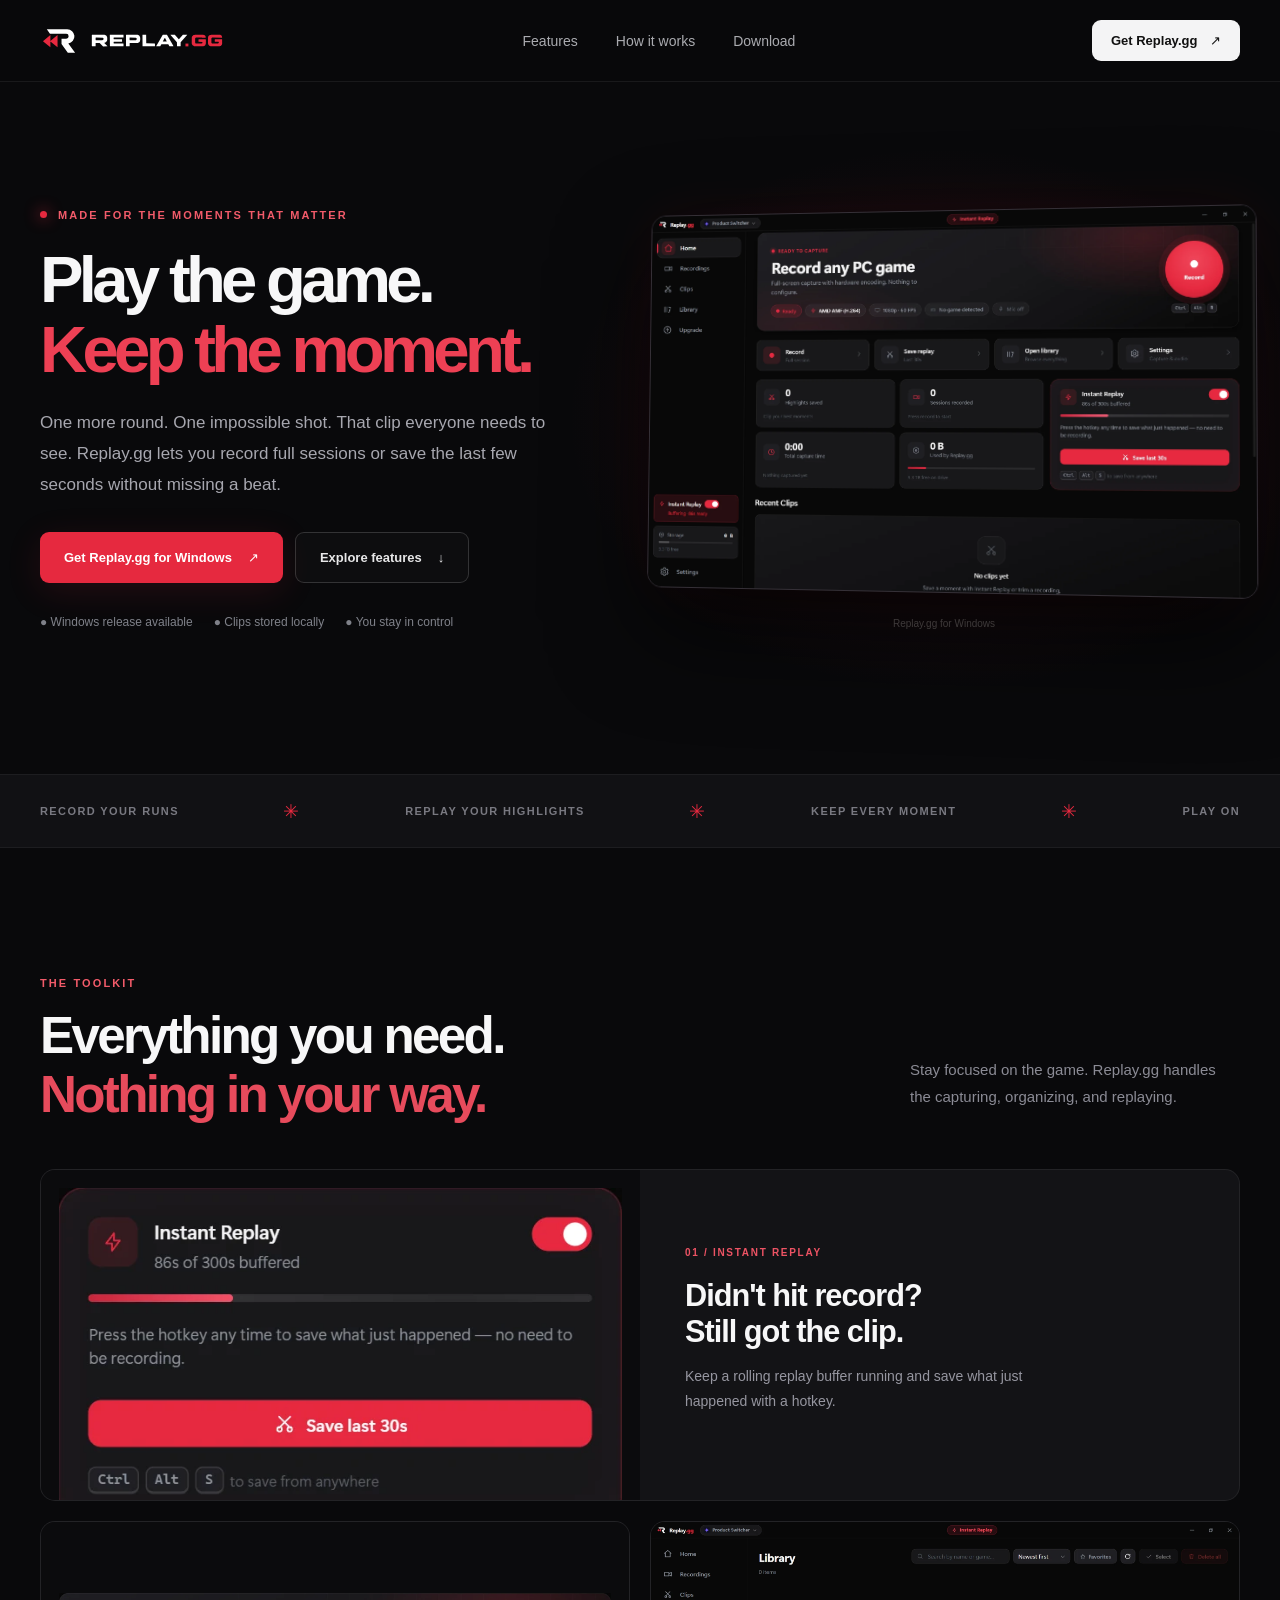
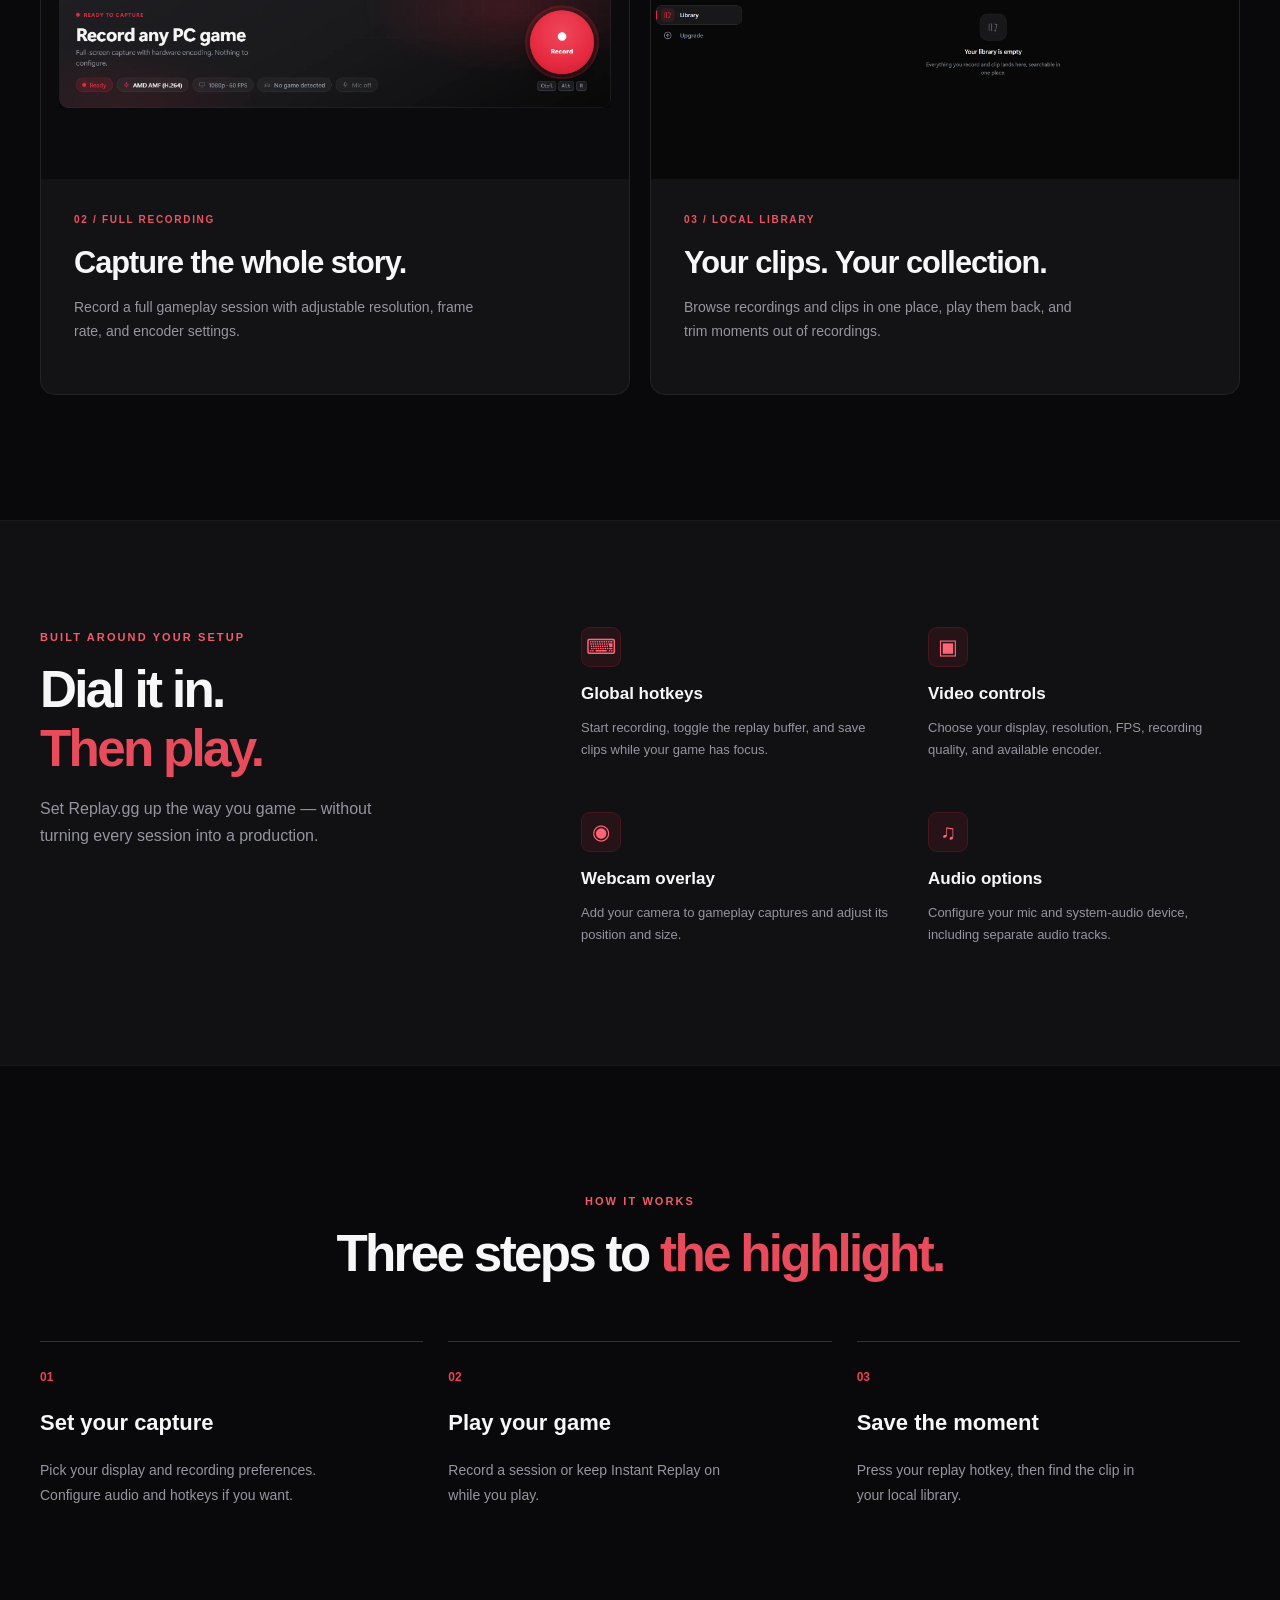
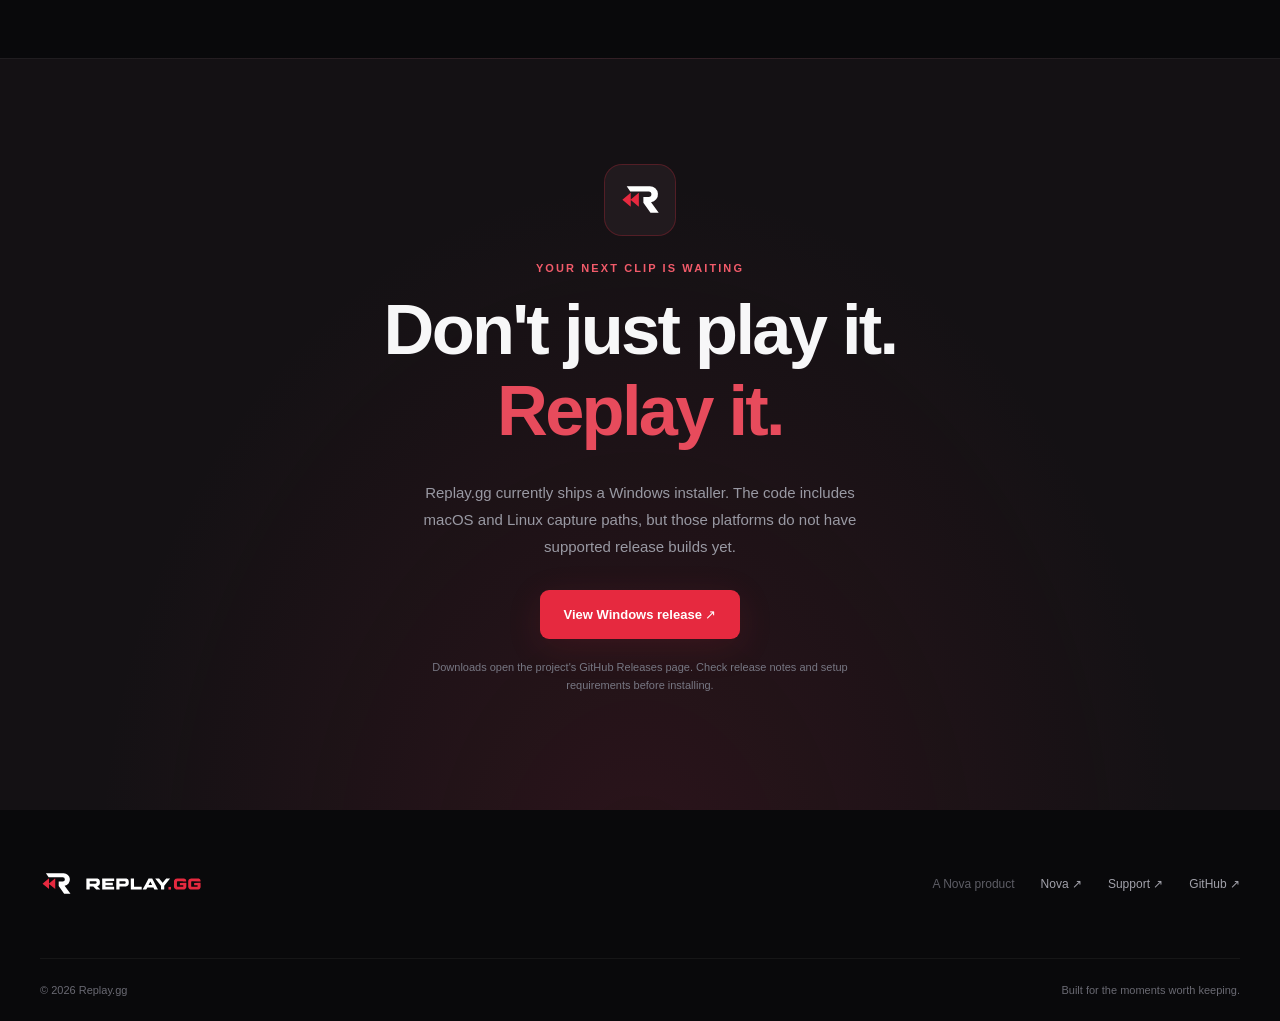
==== index.html @ 83e620e5 "Replay.gg marketing site: real app screenshots, Cloudflare config, 404 Co-Authored-By: Claude Sonnet" ====
<!doctype html>
<html lang="en"><head><meta charset="UTF-8"/><meta name="viewport" content="width=device-width,initial-scale=1"/><meta name="theme-color" content="#09090b"/><meta name="description" content="Replay.gg records the entire session or saves the moment you wish you caught. Instant replay, gameplay recording, and a local clips library for Windows."/><title>Replay.gg — Never miss the moment</title><link rel="icon" href="./assets/replay-gg-icon-256.png"/><link rel="stylesheet" href="./styles.css"/></head>
<body>
<header class="nav"><div class="wrap nav-inner"><a class="brand" href="#top" aria-label="Replay.gg home"><span class="brand-lockup"><img class="brand-mark" src="./assets/replay-gg-mark.svg" alt=""/><img class="brand-wordmark" src="./assets/replay-gg-wordmark.svg" alt="Replay.gg"/></span></a><nav class="nav-links" aria-label="Main navigation"><a href="#features">Features</a><a href="#how-it-works">How it works</a><a href="#download">Download</a></nav><a class="nav-button" href="https://github.com/17sh8dy/Replay.GG/releases" target="_blank" rel="noopener noreferrer">Get Replay.gg <span>↗</span></a><button class="menu" aria-label="Toggle menu" aria-expanded="false">☰</button></div></header>
<main id="top"><section class="hero wrap"><div class="hero-copy"><div class="eyebrow"><span class="live-dot"></span> MADE FOR THE MOMENTS THAT MATTER</div><h1>Play the game.<br/><span>Keep the moment.</span></h1><p class="lede">One more round. One impossible shot. That clip everyone needs to see. Replay.gg lets you record full sessions or save the last few seconds without missing a beat.</p><div class="hero-actions"><a class="button primary" href="https://github.com/17sh8dy/Replay.GG/releases" target="_blank" rel="noopener noreferrer">Get Replay.gg for Windows <span>↗</span></a><a class="button secondary" href="#features">Explore features <span>↓</span></a></div><div class="hero-foot"><span>● Windows release available</span><span>● Clips stored locally</span><span>● You stay in control</span></div></div><div class="hero-visual"><div class="visual-glow"></div><img class="app-shot" src="./assets/app-home.webp" width="2160" height="1350" alt="The Replay.gg Home screen showing the Record button, capture status, and Instant Replay buffer" fetchpriority="high"/><span class="mock-caption">Replay.gg for Windows</span></div></section>
<section class="ticker"><div class="wrap ticker-inner"><span>RECORD YOUR RUNS</span><b>✳</b><span>REPLAY YOUR HIGHLIGHTS</span><b>✳</b><span>KEEP EVERY MOMENT</span><b>✳</b><span>PLAY ON</span></div></section>
<section id="features" class="section wrap"><div class="section-head"><div><span class="kicker">THE TOOLKIT</span><h2>Everything you need.<br/><em>Nothing in your way.</em></h2></div><p>Stay focused on the game. Replay.gg handles the capturing, organizing, and replaying.</p></div><div class="features"><article class="feature big"><div class="feature-art art-replay has-shot"><img src="./assets/card-instant-replay.webp" width="647" height="387" alt="The Instant Replay card in Replay.gg: buffer status and a Save last 30s button" loading="lazy"/></div><div class="feature-text"><span class="feature-number">01 / INSTANT REPLAY</span><h3>Didn't hit record?<br/>Still got the clip.</h3><p>Keep a rolling replay buffer running and save what just happened with a hotkey.</p></div></article><article class="feature"><div class="feature-art art-record has-shot"><img src="./assets/card-record.webp" width="1707" height="357" alt="The Replay.gg record panel with the Record button and capture settings" loading="lazy"/></div><div class="feature-text"><span class="feature-number">02 / FULL RECORDING</span><h3>Capture the whole story.</h3><p>Record a full gameplay session with adjustable resolution, frame rate, and encoder settings.</p></div></article><article class="feature"><div class="feature-art art-library has-shot"><img src="./assets/app-library.webp" width="2160" height="1350" alt="The Replay.gg Library screen with search, sort, and favorites controls" loading="lazy"/></div><div class="feature-text"><span class="feature-number">03 / LOCAL LIBRARY</span><h3>Your clips. Your collection.</h3><p>Browse recordings and clips in one place, play them back, and trim moments out of recordings.</p></div></article></div></section>
<section class="details"><div class="wrap details-inner"><div><span class="kicker">BUILT AROUND YOUR SETUP</span><h2>Dial it in.<br/><em>Then play.</em></h2><p>Set Replay.gg up the way you game — without turning every session into a production.</p></div><div class="detail-grid"><article><span>⌨</span><h3>Global hotkeys</h3><p>Start recording, toggle the replay buffer, and save clips while your game has focus.</p></article><article><span>▣</span><h3>Video controls</h3><p>Choose your display, resolution, FPS, recording quality, and available encoder.</p></article><article><span>◉</span><h3>Webcam overlay</h3><p>Add your camera to gameplay captures and adjust its position and size.</p></article><article><span>♫</span><h3>Audio options</h3><p>Configure your mic and system-audio device, including separate audio tracks.</p></article></div></div></section>
<section id="how-it-works" class="section wrap how"><div class="centered"><span class="kicker">HOW IT WORKS</span><h2>Three steps to <em>the highlight.</em></h2></div><div class="steps"><div><span class="step-num">01</span><h3>Set your capture</h3><p>Pick your display and recording preferences. Configure audio and hotkeys if you want.</p></div><div><span class="step-num">02</span><h3>Play your game</h3><p>Record a session or keep Instant Replay on while you play.</p></div><div><span class="step-num">03</span><h3>Save the moment</h3><p>Press your replay hotkey, then find the clip in your local library.</p></div></div></section>
<section id="download" class="download"><div class="wrap download-inner"><div class="download-icon"><img src="./assets/replay-gg-mark.svg" alt=""/></div><span class="kicker">YOUR NEXT CLIP IS WAITING</span><h2>Don't just play it.<br/><em>Replay it.</em></h2><p>Replay.gg currently ships a Windows installer. The code includes macOS and Linux capture paths, but those platforms do not have supported release builds yet.</p><a class="button primary" href="https://github.com/17sh8dy/Replay.GG/releases" target="_blank" rel="noopener noreferrer">View Windows release ↗</a><small>Downloads open the project's GitHub Releases page. Check release notes and setup requirements before installing.</small></div></section></main>
<footer><div class="wrap footer-inner"><a href="#top"><span class="brand-lockup"><img class="brand-mark" src="./assets/replay-gg-mark.svg" alt=""/><img class="brand-wordmark" src="./assets/replay-gg-wordmark.svg" alt="Replay.gg"/></span></a><div><span>A Nova product</span><a href="https://nova-780.pages.dev/" target="_blank" rel="noopener noreferrer">Nova ↗</a><a href="https://nova-help.shadylabs.workers.dev/" target="_blank" rel="noopener noreferrer">Support ↗</a><a href="https://github.com/17sh8dy/Replay.GG" target="_blank" rel="noopener noreferrer">GitHub ↗</a></div></div><div class="wrap footer-bottom"><span>© 2026 Replay.gg</span><span>Built for the moments worth keeping.</span></div></footer><script src="./script.js"></script></body></html>
---- styles.css ----
:root{font-family:Inter,'Segoe UI',Arial,sans-serif;color:#f7f7f8;background:#09090b;font-synthesis:none;scroll-behavior:smooth}*{box-sizing:border-box}body{margin:0;overflow-x:hidden}a{color:inherit;text-decoration:none}button{font:inherit}img{max-width:100%}.wrap{max-width:1240px;width:calc(100% - 80px);margin:auto}.nav{height:82px;border-bottom:1px solid #ffffff12;position:relative;z-index:5;background:#09090bef}.nav-inner{height:100%;display:flex;align-items:center;justify-content:space-between}.brand img{width:157px;display:block}.nav-links{display:flex;gap:38px;color:#aaabb0;font-size:14px}.nav-links a:hover,footer a:hover{color:#fff}.nav-button{background:#f4f4f5;color:#111;padding:13px 19px;border-radius:9px;font-size:13px;font-weight:700}.nav-button span{margin-left:9px}.menu{display:none}.hero{min-height:692px;display:grid;grid-template-columns:49% 51%;align-items:center;gap:10px;padding-top:65px;padding-bottom:83px}.hero-copy{position:relative;z-index:2}.eyebrow,.kicker{font-size:11px;letter-spacing:2.1px;color:#f25b6a;font-weight:800}.eyebrow{display:flex;align-items:center;gap:11px}.live-dot{width:7px;height:7px;border-radius:50%;background:#e6293f;box-shadow:0 0 15px #e6293f}.hero h1{font-size:clamp(51px,5.1vw,76px);letter-spacing:-4.7px;line-height:1.07;margin:24px 0}.hero h1 span{color:#ed4054}.lede{max-width:510px;color:#a7a7af;font-size:17px;line-height:1.8}.hero-actions{display:flex;gap:12px;margin-top:32px;flex-wrap:wrap}.button{display:inline-flex;align-items:center;justify-content:center;gap:16px;border-radius:9px;padding:17px 24px;font-size:13px;font-weight:750;transition:transform .2s,background .2s}.button:hover{transform:translateY(-2px)}.primary{background:#e6293f;color:white;box-shadow:0 8px 35px #e6293f20}.primary:hover{background:#fa344b}.secondary{border:1px solid #ffffff28;color:#e7e7e8;background:#ffffff05}.secondary:hover{background:#ffffff10}.hero-foot{display:flex;gap:21px;margin-top:32px;flex-wrap:wrap;color:#7f8189;font-size:12px}.hero-visual{position:relative;min-width:0;transform:translateX(28px)}.visual-glow{position:absolute;inset:-90px -110px;background:radial-gradient(ellipse at center,#b21b342c,transparent 64%);pointer-events:none}.app-window{position:relative;border:1px solid #353037;border-radius:15px;background:#101013;box-shadow:0 40px 100px #000b,0 0 60px #e6293f13;overflow:hidden;transform:perspective(1200px) rotateY(-7deg) rotateX(2deg)}.window-bar{height:37px;background:#151518;border-bottom:1px solid #ffffff0e;display:flex;align-items:center;justify-content:space-between;padding:0 14px;font-size:9px;letter-spacing:1.5px;color:#898994}.traffic{display:flex;gap:5px}.traffic i{display:block;width:7px;height:7px;background:#515158;border-radius:50%}.window-controls{font-size:12px;letter-spacing:1px}.app-layout{display:flex;min-height:405px}.app-side{width:138px;background:#131316;border-right:1px solid #ffffff0c;padding:18px 10px;display:flex;flex-direction:column;gap:7px;flex-shrink:0}.app-side-logo{width:30px;margin:0 0 24px 10px}.side-item{color:#797981;padding:10px 12px;font-size:10px;border-radius:6px;white-space:nowrap}.side-item span{font-size:14px;padding-right:8px}.side-item.active{background:#e6293f18;color:#fa5a6b}.side-spacer{flex:1}.app-main{flex:1;padding:19px;min-width:0}.app-top{display:flex;justify-content:space-between;font-size:12px;font-weight:650}.ready{font-size:10px;color:#aaa}.ready i{display:inline-block;width:6px;height:6px;background:#35c88e;border-radius:50%;margin-right:3px}.app-hero{margin-top:21px;padding:23px;border:1px solid #ffffff0c;border-radius:10px;display:flex;align-items:center;justify-content:space-between;background:radial-gradient(ellipse at 80% 80%,#e6293f15,transparent 70%),#1a1a1e}.mini-label{font-size:8px;letter-spacing:1.2px;color:#e44a5d}.app-hero h2{font-size:26px;letter-spacing:-1px;margin:12px 0 8px}.app-hero p{font-size:10px;line-height:1.5;color:#8f8f9b;max-width:188px}.chips{display:flex;gap:5px;margin-top:17px}.chips span{font-size:8px;color:#999;background:#2b2b32;border-radius:4px;padding:5px 7px}.record-circle{width:110px;height:110px;border-radius:50%;border:1px solid #ed374f50;display:grid;place-items:center;box-shadow:0 0 45px #c5213922;flex-shrink:0}.record-inner{width:84px;height:84px;border:1px solid #e6293f;display:flex;flex-direction:column;align-items:center;justify-content:center;border-radius:50%;background:#e6293f14}.record-dot{width:26px;height:26px;border-radius:50%;background:#e6293f;box-shadow:0 0 22px #e6293f80}.record-inner small{font-size:8px;margin-top:9px;color:#fff}.quick-title{font-size:8px;letter-spacing:1.6px;color:#777;margin:22px 0 9px}.quick-actions{display:grid;grid-template-columns:repeat(3,1fr);gap:8px}.quick-actions>div{background:#1b1b20;border:1px solid #ffffff0c;padding:11px;border-radius:7px;display:flex;flex-direction:column;gap:4px}.quick-actions b{color:#e94459;font-size:15px}.quick-actions span{font-size:10px}.quick-actions small{font-size:8px;color:#777}.replay-row{margin-top:12px;background:#1b1b20;border:1px solid #ffffff0c;border-radius:7px;padding:14px;display:flex;align-items:center;gap:12px}.replay-symbol{color:#e64d5d;font-size:20px}.replay-row strong{font-size:11px}.replay-row p{font-size:9px;color:#777;margin:5px 0 0}.replay-toggle{margin-left:auto;width:31px;height:17px;background:#e6293f;border-radius:20px;padding:3px}.replay-toggle i{display:block;background:#fff;width:11px;height:11px;margin-left:auto;border-radius:50%}.mock-caption{display:block;color:#666;text-align:center;font-size:10px;margin-top:25px}.ticker{border-top:1px solid #ffffff0d;border-bottom:1px solid #ffffff0d;background:#111114}.ticker-inner{min-height:72px;display:flex;align-items:center;justify-content:space-between;gap:16px;color:#797981;font-size:11px;font-weight:750;letter-spacing:1.4px}.ticker b{color:#e6293f;font-size:19px}.section{padding-top:125px;padding-bottom:125px}.section-head{display:flex;justify-content:space-between;align-items:end;gap:40px;margin-bottom:44px}.section-head h2,.details h2,.centered h2,.download h2{font-size:clamp(36px,4vw,56px);letter-spacing:-2.7px;line-height:1.15;margin:16px 0 0}.section-head em,.details em,.centered em,.download em{font-style:normal;color:#e74b5c}.section-head>p{max-width:330px;font-size:15px;line-height:1.75;color:#8b8b95}.features{display:grid;grid-template-columns:1fr 1fr;gap:20px}.feature{border:1px solid #ffffff11;border-radius:15px;overflow:hidden;background:#131316}.feature.big{grid-column:span 2;display:grid;grid-template-columns:1fr 1fr}.feature-art{height:257px;position:relative;display:grid;place-items:center;background:radial-gradient(ellipse at 55% 40%,#58232b58,transparent 70%),#17171a;overflow:hidden}.big .feature-art{height:330px}.feature-text{padding:30px 33px 36px}.big .feature-text{align-self:center;padding:45px}.feature-number{color:#ed5364;font-size:10px;font-weight:800;letter-spacing:1.7px}.feature h3{font-size:clamp(22px,2.4vw,36px);letter-spacing:-1px;line-height:1.18;margin:18px 0 13px}.feature p{color:#9696a0;line-height:1.75;font-size:14px;max-width:400px}.timeline{width:78%;background:#242429;border:1px solid #ffffff14;padding:25px;border-radius:12px;box-shadow:0 24px 40px #0005}.timeline>span{font-size:10px;letter-spacing:1px;color:#b7b7bd}.timeline-track{height:12px;border-radius:20px;background:#44434c;position:relative;margin:30px 0 14px}.timeline-fill{height:100%;background:linear-gradient(90deg,#902036,#e6293f);width:75%;border-radius:20px}.timeline-track i{position:absolute;top:-9px;left:75%;background:#fff;border:5px solid #e6293f;width:29px;height:29px;border-radius:50%}.timeline-label{display:flex;justify-content:space-between;align-items:center;font-size:8px;color:#888}.timeline-label b{background:#e6293f;color:#fff;padding:8px;font-size:9px;border-radius:5px}.record-art{position:relative;display:grid;place-items:center;width:100%;height:100%}.pulse{height:185px;width:185px;border:1px solid #d3233e39;border-radius:50%;box-shadow:0 0 0 30px #d3233e0a,0 0 0 60px #d3233e06}.record-core{position:absolute;background:#c72039;width:90px;height:90px;border:12px solid #55232e;border-radius:50%;display:grid;place-items:center;box-shadow:0 0 45px #e6293f77}.record-core i{width:27px;height:27px;background:#fff;border-radius:50%}.record-art>span{position:absolute;bottom:23px;left:30px;font-size:11px;letter-spacing:1px;color:#ff6777}.record-art>span b{color:white;margin-left:15px}.mini-library{width:78%;padding:20px;background:#242428;border:1px solid #ffffff1b;border-radius:11px;transform:rotate(-4deg)}.library-heading{font-size:10px;font-weight:800;letter-spacing:1px;display:flex;justify-content:space-between}.clip-grid{display:grid;grid-template-columns:repeat(3,1fr);gap:8px;margin-top:20px}.clip-grid>div{height:85px;background:linear-gradient(140deg,#312933,#50303a 55%,#171820);border-radius:6px;display:flex;justify-content:center;align-items:center;position:relative;color:#fff}.clip-grid>div:nth-child(2){background:linear-gradient(140deg,#242a39,#30242b 55%,#161718)}.clip-grid>div:nth-child(3){background:linear-gradient(140deg,#3b282d,#262630)}.clip-grid small{position:absolute;bottom:5px;right:5px;font-size:8px}.details{background:#111114;border-top:1px solid #ffffff09;border-bottom:1px solid #ffffff09}.details-inner{padding:106px 0;display:grid;grid-template-columns:38% 1fr;gap:85px}.details-inner>div>p{color:#9595a0;line-height:1.7;max-width:340px}.detail-grid{display:grid;grid-template-columns:1fr 1fr;gap:38px 35px}.detail-grid article>span{display:grid;place-items:center;width:40px;height:40px;background:#e6293f19;color:#ff6574;border:1px solid #e6293f2c;border-radius:9px;font-size:21px}.detail-grid h3{font-size:17px;margin-bottom:9px}.detail-grid p{color:#9595a0;font-size:13px;line-height:1.7}.centered{text-align:center}.how{padding-bottom:135px}.steps{display:grid;grid-template-columns:repeat(3,1fr);gap:25px;margin-top:57px}.steps>div{border-top:1px solid #343438;padding-top:25px}.step-num{color:#ed4054;font-size:12px;font-weight:800}.steps h3{margin-top:25px;font-size:22px}.steps p{font-size:14px;line-height:1.8;color:#9696a0;max-width:300px}.download{background:radial-gradient(ellipse at 50% 110%,#88203533,transparent 60%),#141114;border-top:1px solid #ffffff0d;text-align:center}.download-inner{padding:105px 0 115px;display:flex;align-items:center;flex-direction:column}.download-icon{width:72px;height:72px;border-radius:18px;background:#211a1e;border:1px solid #e6293f40;display:grid;place-items:center;margin-bottom:26px}.download-icon img{width:43px}.download h2{font-size:clamp(42px,5.5vw,72px);margin-bottom:12px}.download p{color:#9999a3;max-width:460px;line-height:1.8;font-size:15px;margin-bottom:30px}.download small{display:block;color:#777783;font-size:11px;margin-top:19px;max-width:480px;line-height:1.7}footer{background:#09090b}.footer-inner{min-height:148px;display:flex;align-items:center;justify-content:space-between}.footer-inner img{width:154px}.footer-inner>div{display:flex;gap:26px;align-items:center;font-size:12px;color:#a1a1aa}.footer-inner>div>span{color:#5d5d65}.footer-bottom{display:flex;justify-content:space-between;padding:25px 0;border-top:1px solid #ffffff0d;font-size:11px;color:#696972}@media(max-width:1050px){.hero{grid-template-columns:1fr;gap:55px}.hero-visual{transform:none;max-width:650px;width:100%;margin:auto}.hero-copy{text-align:center}.eyebrow,.hero-actions,.hero-foot{justify-content:center}.lede{margin-left:auto;margin-right:auto}.details-inner{gap:35px}.ticker-inner{flex-wrap:wrap;justify-content:center;padding:20px 0}}@media(max-width:700px){.wrap{width:calc(100% - 36px)}.nav{height:70px}.brand img{width:129px}.nav-button{margin-left:auto;margin-right:13px;padding:10px;font-size:11px}.nav-links{display:none;position:absolute;top:70px;left:0;right:0;background:#151519;padding:20px;flex-direction:column;gap:20px}.nav-links.open{display:flex}.menu{display:block;border:1px solid #ffffff22;color:white;background:none;border-radius:7px;padding:8px 11px}.hero{padding:90px 0 80px;min-height:0;gap:45px}.hero h1{font-size:clamp(44px,10vw,65px);letter-spacing:-2.7px}.lede{font-size:15px}.hero-foot{gap:12px}.hero-visual{width:100%;overflow:hidden}.app-window{transform:none}.app-side{width:57px;padding:14px 6px}.app-side-logo{margin:0 0 20px 10px}.side-item{font-size:0;padding:8px}.side-item span{font-size:16px}.app-main{padding:11px}.app-hero{padding:13px}.app-hero h2{font-size:19px}.app-hero p{font-size:9px}.record-circle{width:76px;height:76px}.record-inner{width:60px;height:60px}.record-dot{height:18px;width:18px}.record-inner small{font-size:6px}.chips{display:none}.quick-actions>div{padding:8px}.ticker-inner{font-size:9px}.section{padding:80px 0}.section-head{display:block}.section-head h2,.details h2,.centered h2{letter-spacing:-1.7px}.features{grid-template-columns:1fr}.feature.big{grid-column:auto;display:block}.big .feature-art{height:250px}.big .feature-text{padding:30px}.feature-art{height:230px}.details-inner{padding:78px 0;grid-template-columns:1fr}.detail-grid{gap:25px 20px}.steps{grid-template-columns:1fr;gap:26px;margin-top:42px}.download-inner{padding:80px 0}.footer-inner{padding:35px 0;align-items:flex-start;gap:25px;flex-direction:column}.footer-inner>div{flex-wrap:wrap;gap:17px}.footer-bottom{gap:15px;flex-wrap:wrap}.hero-actions .button{width:100%}.timeline{padding:15px}.timeline-label b{font-size:8px;padding:6px}}@media(prefers-reduced-motion:reduce){:root{scroll-behavior:auto}*,*:before,*:after{transition:none!important}}

/* v1.1 — Brand lockup uses the source mark + wordmark at their natural proportions. */
.brand, .footer-inner > a {display:inline-flex; align-items:center; flex:0 0 auto; min-width:0}
.brand-lockup {display:inline-flex; align-items:center; gap:10px; line-height:0; white-space:nowrap}
.brand-lockup .brand-mark {width:38px; height:38px; object-fit:contain; flex:none; display:block}
.brand-lockup .brand-wordmark {width:138px; height:auto; max-height:32px; display:block}
.footer-inner .brand-mark {width:33px; height:33px}
.footer-inner .brand-wordmark {width:121px}
@media (max-width:700px) { .brand-lockup{gap:7px} .brand-lockup .brand-mark{width:30px;height:30px} .brand-lockup .brand-wordmark{width:106px} }
@media (max-width:380px) { .nav-button{font-size:10px;padding:9px 8px;margin-right:8px} .brand-lockup .brand-wordmark{width:90px} .brand-lockup .brand-mark{width:27px;height:27px} }
/* Scroll entry effects, enabled only after JS initializes to avoid hiding content. */
@media (prefers-reduced-motion:no-preference) {
  .motion-ready .scroll-reveal {opacity:0; transform:translate3d(0,26px,0); transition:opacity .7s ease, transform .7s cubic-bezier(.22,1,.36,1); transition-delay:var(--reveal-delay,0ms)}
  .motion-ready .scroll-reveal.is-visible {opacity:1; transform:translate3d(0,0,0)}
  .hero-visual {animation:hero-arrive 1s cubic-bezier(.22,1,.36,1) both}
  @keyframes hero-arrive {from{opacity:0;transform:translateY(22px)}to{opacity:1;transform:translateY(0)}}
}
@media (prefers-reduced-motion:reduce){.scroll-reveal{opacity:1!important;transform:none!important;transition:none!important}.hero-visual{animation:none!important}}

.app-shot{display:block;width:100%;height:auto;border:1px solid #353037;border-radius:15px;box-shadow:0 40px 100px #000b,0 0 60px #e6293f13;transform:perspective(1200px) rotateY(-7deg) rotateX(2deg)}
.feature-art.has-shot{padding:0;background:#0b0b0d}.feature-art.has-shot img{width:100%;height:100%;object-fit:cover;object-position:top left;display:block}
.art-record.has-shot img{object-position:left center}
@media(max-width:700px){.app-shot{transform:none}}
.art-replay.has-shot img,.art-record.has-shot img{object-fit:contain;object-position:center;padding:18px}
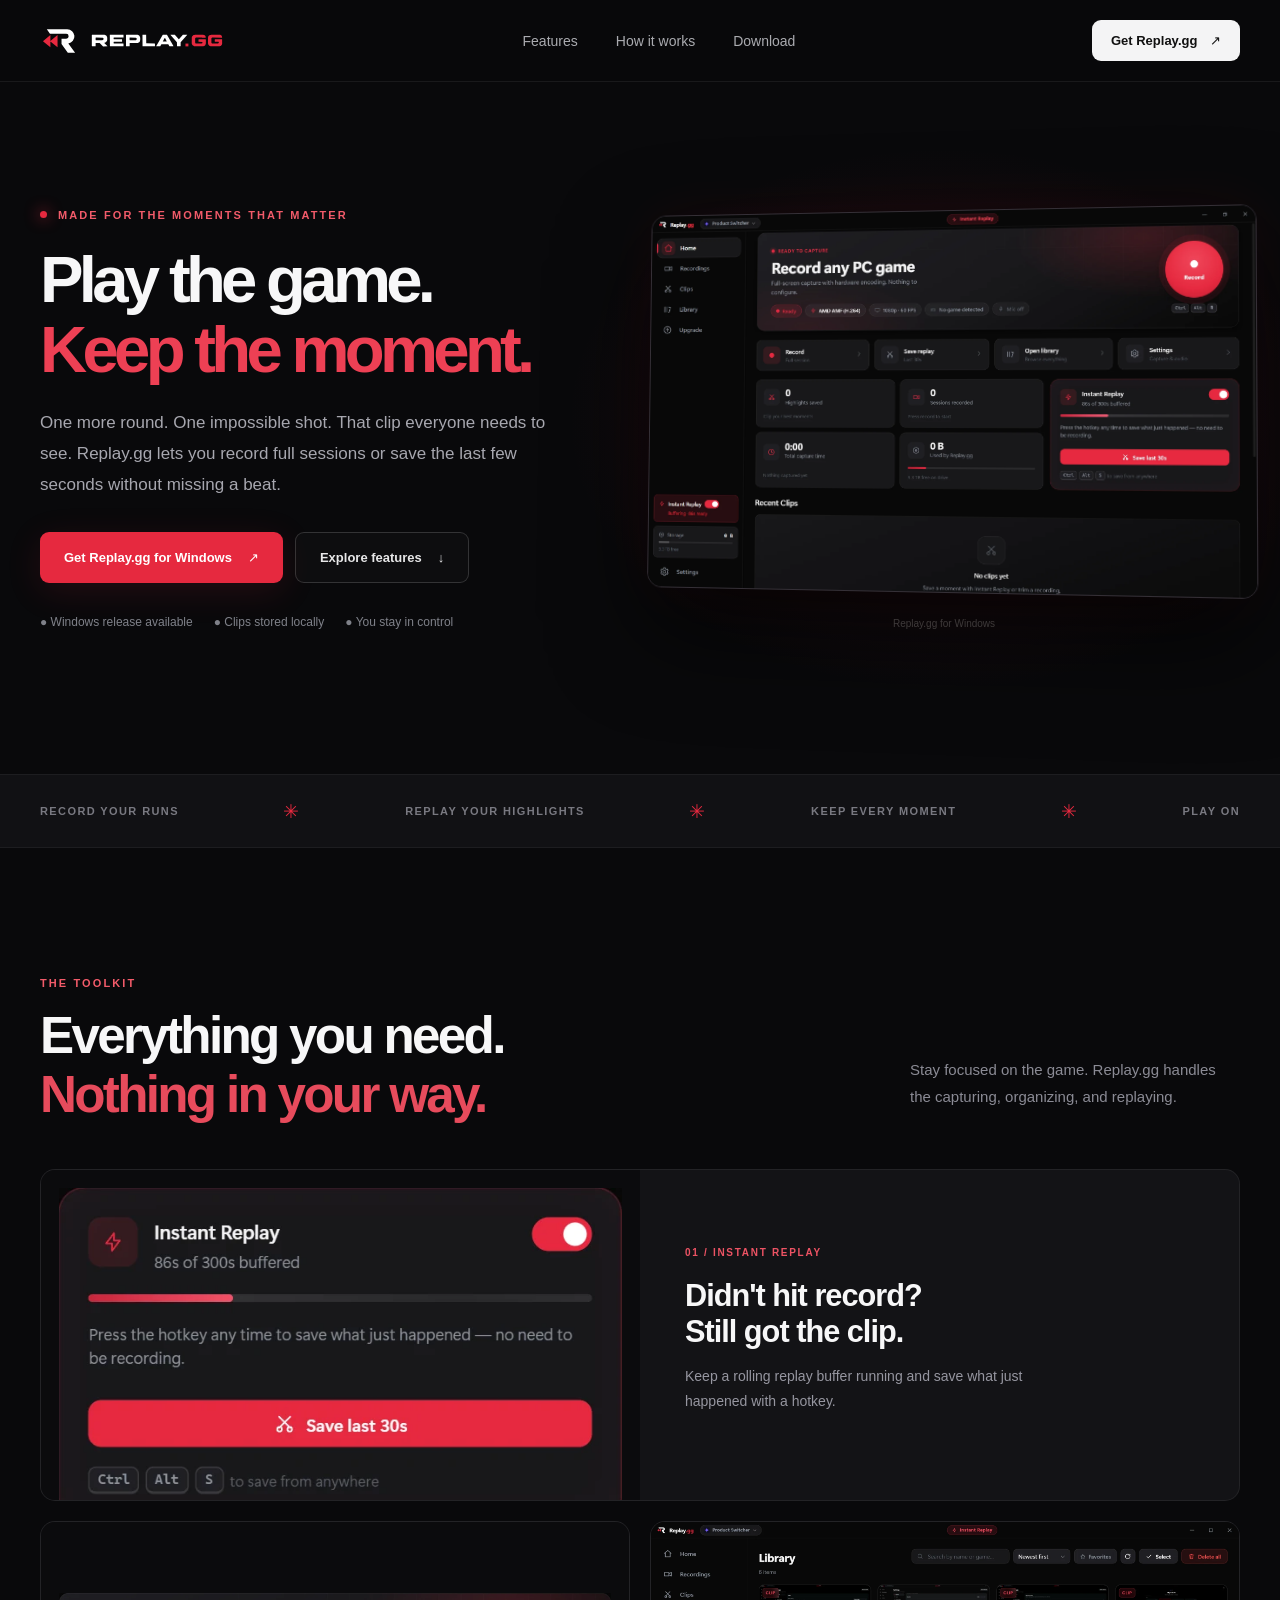
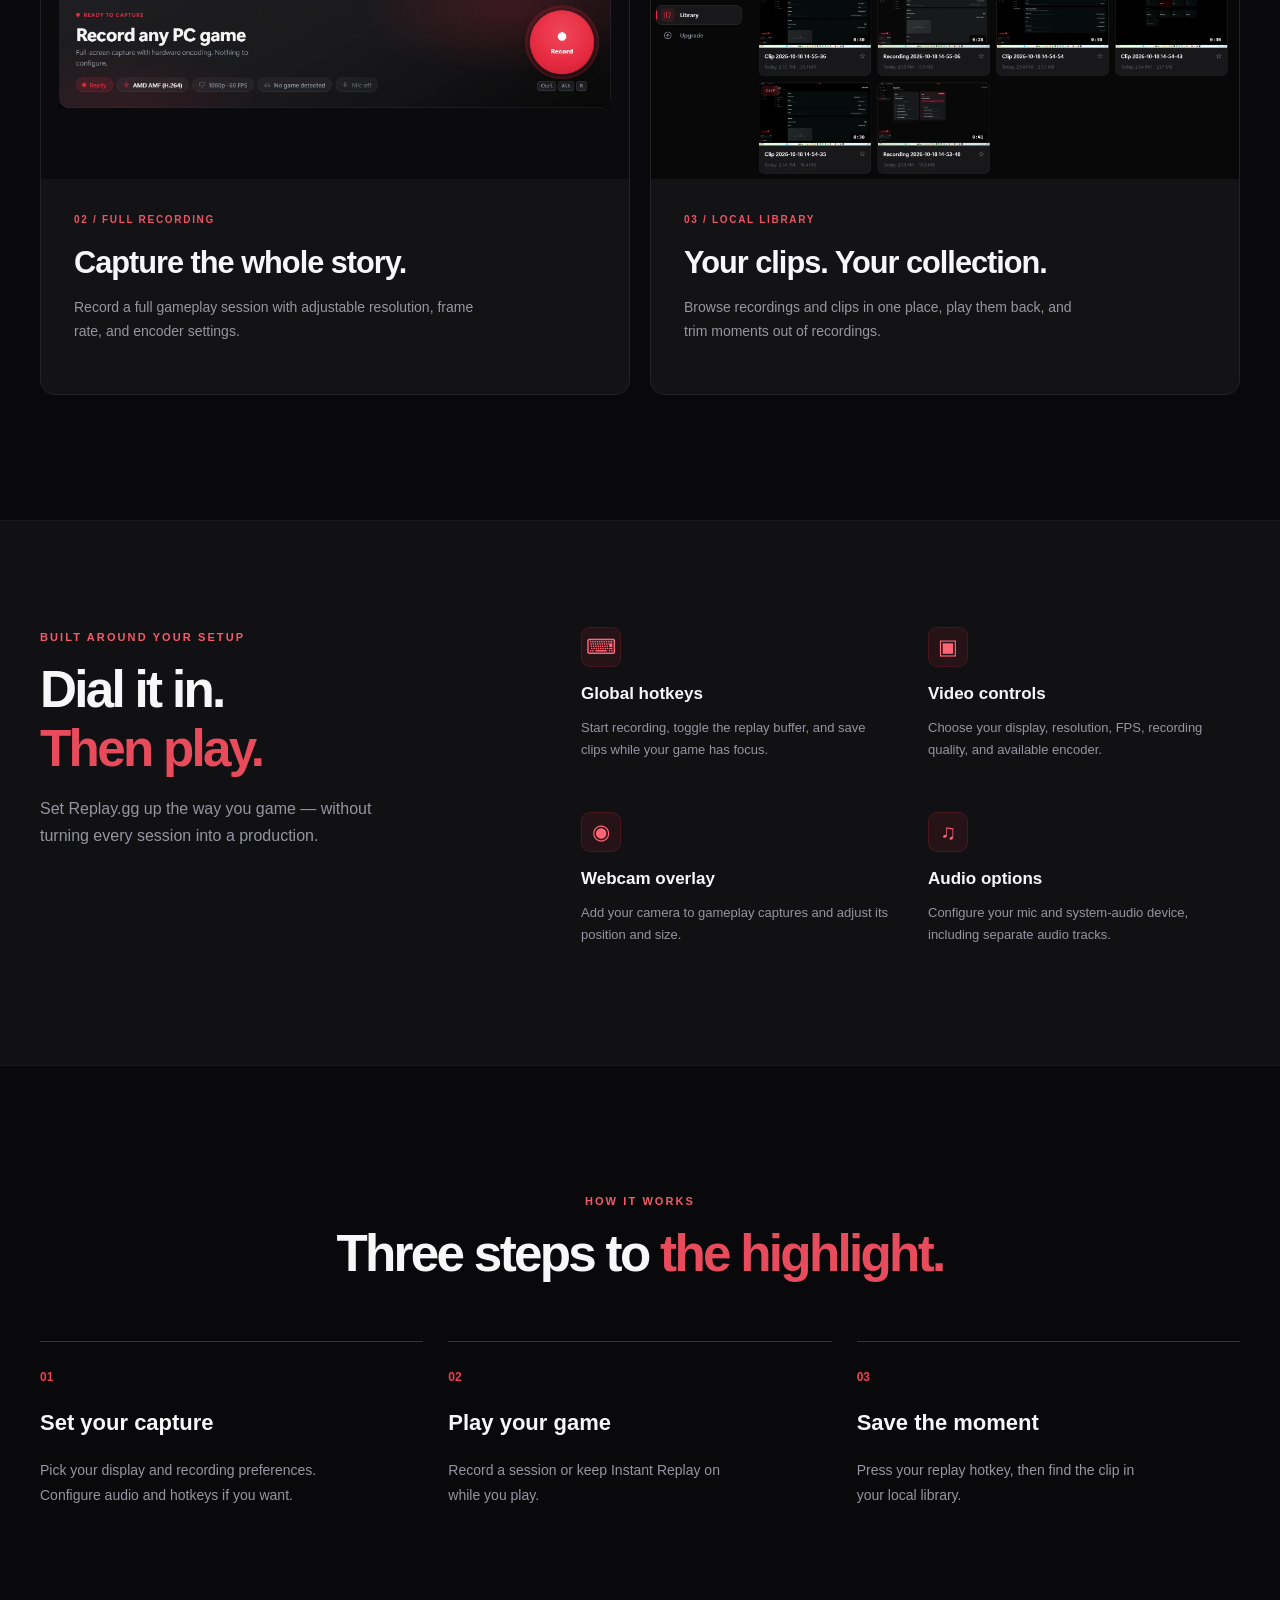
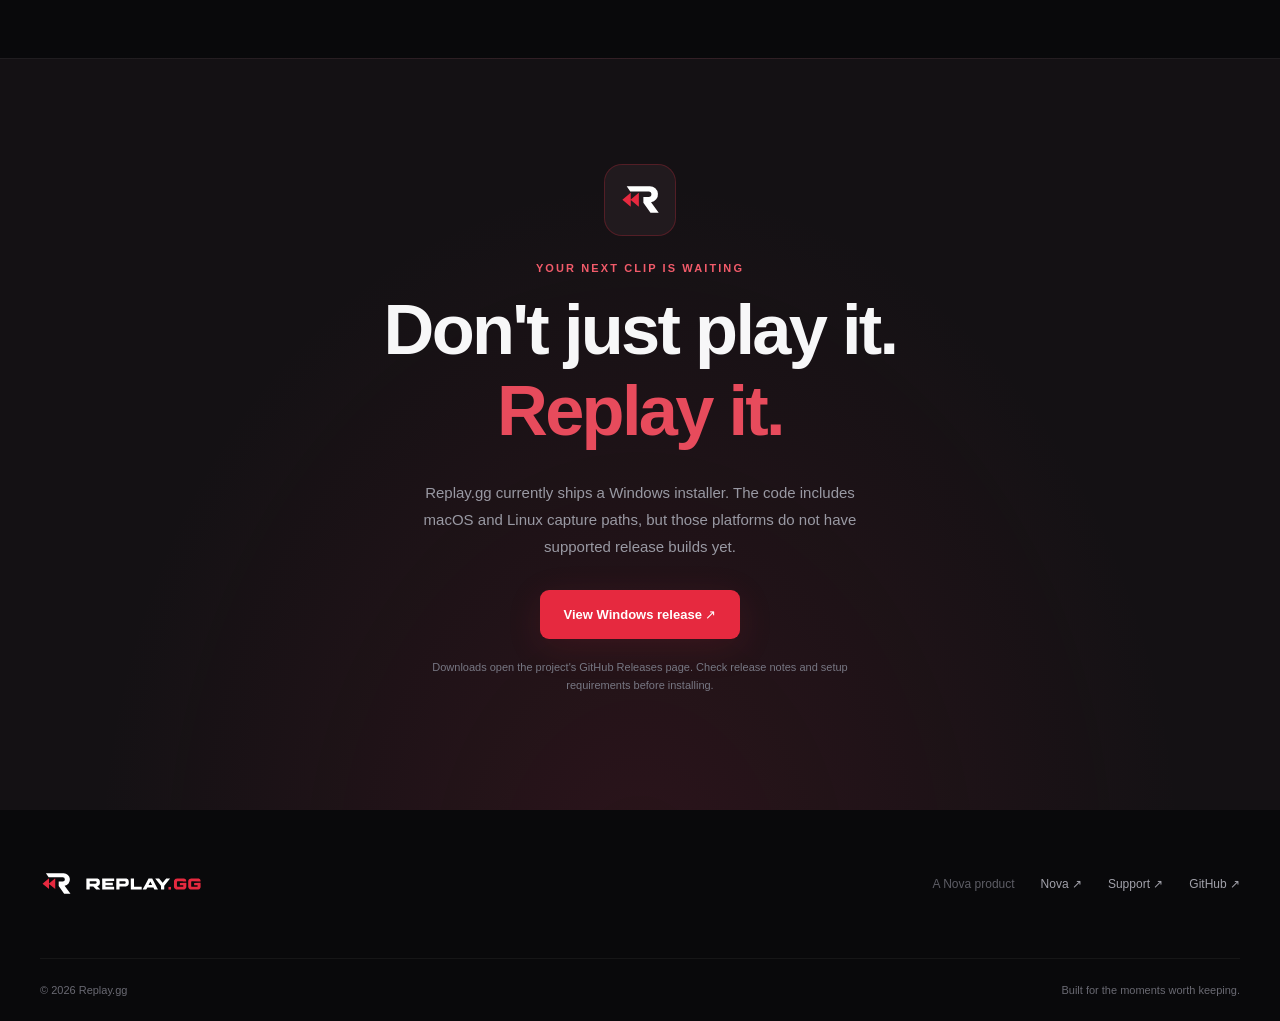
==== commit f18763db: "Use populated Library screenshot Co-Authored-By: Claude Sonnet 5.5 <noreply@anthropic.com>" ====
--- a/index.html
+++ b/index.html
@@ -4,7 +4,7 @@
 <header class="nav"><div class="wrap nav-inner"><a class="brand" href="#top" aria-label="Replay.gg home"><span class="brand-lockup"><img class="brand-mark" src="./assets/replay-gg-mark.svg" alt=""/><img class="brand-wordmark" src="./assets/replay-gg-wordmark.svg" alt="Replay.gg"/></span></a><nav class="nav-links" aria-label="Main navigation"><a href="#features">Features</a><a href="#how-it-works">How it works</a><a href="#download">Download</a></nav><a class="nav-button" href="https://github.com/17sh8dy/Replay.GG/releases" target="_blank" rel="noopener noreferrer">Get Replay.gg <span>↗</span></a><button class="menu" aria-label="Toggle menu" aria-expanded="false">☰</button></div></header>
 <main id="top"><section class="hero wrap"><div class="hero-copy"><div class="eyebrow"><span class="live-dot"></span> MADE FOR THE MOMENTS THAT MATTER</div><h1>Play the game.<br/><span>Keep the moment.</span></h1><p class="lede">One more round. One impossible shot. That clip everyone needs to see. Replay.gg lets you record full sessions or save the last few seconds without missing a beat.</p><div class="hero-actions"><a class="button primary" href="https://github.com/17sh8dy/Replay.GG/releases" target="_blank" rel="noopener noreferrer">Get Replay.gg for Windows <span>↗</span></a><a class="button secondary" href="#features">Explore features <span>↓</span></a></div><div class="hero-foot"><span>● Windows release available</span><span>● Clips stored locally</span><span>● You stay in control</span></div></div><div class="hero-visual"><div class="visual-glow"></div><img class="app-shot" src="./assets/app-home.webp" width="2160" height="1350" alt="The Replay.gg Home screen showing the Record button, capture status, and Instant Replay buffer" fetchpriority="high"/><span class="mock-caption">Replay.gg for Windows</span></div></section>
 <section class="ticker"><div class="wrap ticker-inner"><span>RECORD YOUR RUNS</span><b>✳</b><span>REPLAY YOUR HIGHLIGHTS</span><b>✳</b><span>KEEP EVERY MOMENT</span><b>✳</b><span>PLAY ON</span></div></section>
-<section id="features" class="section wrap"><div class="section-head"><div><span class="kicker">THE TOOLKIT</span><h2>Everything you need.<br/><em>Nothing in your way.</em></h2></div><p>Stay focused on the game. Replay.gg handles the capturing, organizing, and replaying.</p></div><div class="features"><article class="feature big"><div class="feature-art art-replay has-shot"><img src="./assets/card-instant-replay.webp" width="647" height="387" alt="The Instant Replay card in Replay.gg: buffer status and a Save last 30s button" loading="lazy"/></div><div class="feature-text"><span class="feature-number">01 / INSTANT REPLAY</span><h3>Didn't hit record?<br/>Still got the clip.</h3><p>Keep a rolling replay buffer running and save what just happened with a hotkey.</p></div></article><article class="feature"><div class="feature-art art-record has-shot"><img src="./assets/card-record.webp" width="1707" height="357" alt="The Replay.gg record panel with the Record button and capture settings" loading="lazy"/></div><div class="feature-text"><span class="feature-number">02 / FULL RECORDING</span><h3>Capture the whole story.</h3><p>Record a full gameplay session with adjustable resolution, frame rate, and encoder settings.</p></div></article><article class="feature"><div class="feature-art art-library has-shot"><img src="./assets/app-library.webp" width="2160" height="1350" alt="The Replay.gg Library screen with search, sort, and favorites controls" loading="lazy"/></div><div class="feature-text"><span class="feature-number">03 / LOCAL LIBRARY</span><h3>Your clips. Your collection.</h3><p>Browse recordings and clips in one place, play them back, and trim moments out of recordings.</p></div></article></div></section>
+<section id="features" class="section wrap"><div class="section-head"><div><span class="kicker">THE TOOLKIT</span><h2>Everything you need.<br/><em>Nothing in your way.</em></h2></div><p>Stay focused on the game. Replay.gg handles the capturing, organizing, and replaying.</p></div><div class="features"><article class="feature big"><div class="feature-art art-replay has-shot"><img src="./assets/card-instant-replay.webp" width="647" height="387" alt="The Instant Replay card in Replay.gg: buffer status and a Save last 30s button" loading="lazy"/></div><div class="feature-text"><span class="feature-number">01 / INSTANT REPLAY</span><h3>Didn't hit record?<br/>Still got the clip.</h3><p>Keep a rolling replay buffer running and save what just happened with a hotkey.</p></div></article><article class="feature"><div class="feature-art art-record has-shot"><img src="./assets/card-record.webp" width="1707" height="357" alt="The Replay.gg record panel with the Record button and capture settings" loading="lazy"/></div><div class="feature-text"><span class="feature-number">02 / FULL RECORDING</span><h3>Capture the whole story.</h3><p>Record a full gameplay session with adjustable resolution, frame rate, and encoder settings.</p></div></article><article class="feature"><div class="feature-art art-library has-shot"><img src="./assets/app-library.webp" width="2160" height="1350" alt="The Replay.gg Library with saved clips and recordings" loading="lazy"/></div><div class="feature-text"><span class="feature-number">03 / LOCAL LIBRARY</span><h3>Your clips. Your collection.</h3><p>Browse recordings and clips in one place, play them back, and trim moments out of recordings.</p></div></article></div></section>
 <section class="details"><div class="wrap details-inner"><div><span class="kicker">BUILT AROUND YOUR SETUP</span><h2>Dial it in.<br/><em>Then play.</em></h2><p>Set Replay.gg up the way you game — without turning every session into a production.</p></div><div class="detail-grid"><article><span>⌨</span><h3>Global hotkeys</h3><p>Start recording, toggle the replay buffer, and save clips while your game has focus.</p></article><article><span>▣</span><h3>Video controls</h3><p>Choose your display, resolution, FPS, recording quality, and available encoder.</p></article><article><span>◉</span><h3>Webcam overlay</h3><p>Add your camera to gameplay captures and adjust its position and size.</p></article><article><span>♫</span><h3>Audio options</h3><p>Configure your mic and system-audio device, including separate audio tracks.</p></article></div></div></section>
 <section id="how-it-works" class="section wrap how"><div class="centered"><span class="kicker">HOW IT WORKS</span><h2>Three steps to <em>the highlight.</em></h2></div><div class="steps"><div><span class="step-num">01</span><h3>Set your capture</h3><p>Pick your display and recording preferences. Configure audio and hotkeys if you want.</p></div><div><span class="step-num">02</span><h3>Play your game</h3><p>Record a session or keep Instant Replay on while you play.</p></div><div><span class="step-num">03</span><h3>Save the moment</h3><p>Press your replay hotkey, then find the clip in your local library.</p></div></div></section>
 <section id="download" class="download"><div class="wrap download-inner"><div class="download-icon"><img src="./assets/replay-gg-mark.svg" alt=""/></div><span class="kicker">YOUR NEXT CLIP IS WAITING</span><h2>Don't just play it.<br/><em>Replay it.</em></h2><p>Replay.gg currently ships a Windows installer. The code includes macOS and Linux capture paths, but those platforms do not have supported release builds yet.</p><a class="button primary" href="https://github.com/17sh8dy/Replay.GG/releases" target="_blank" rel="noopener noreferrer">View Windows release ↗</a><small>Downloads open the project's GitHub Releases page. Check release notes and setup requirements before installing.</small></div></section></main>
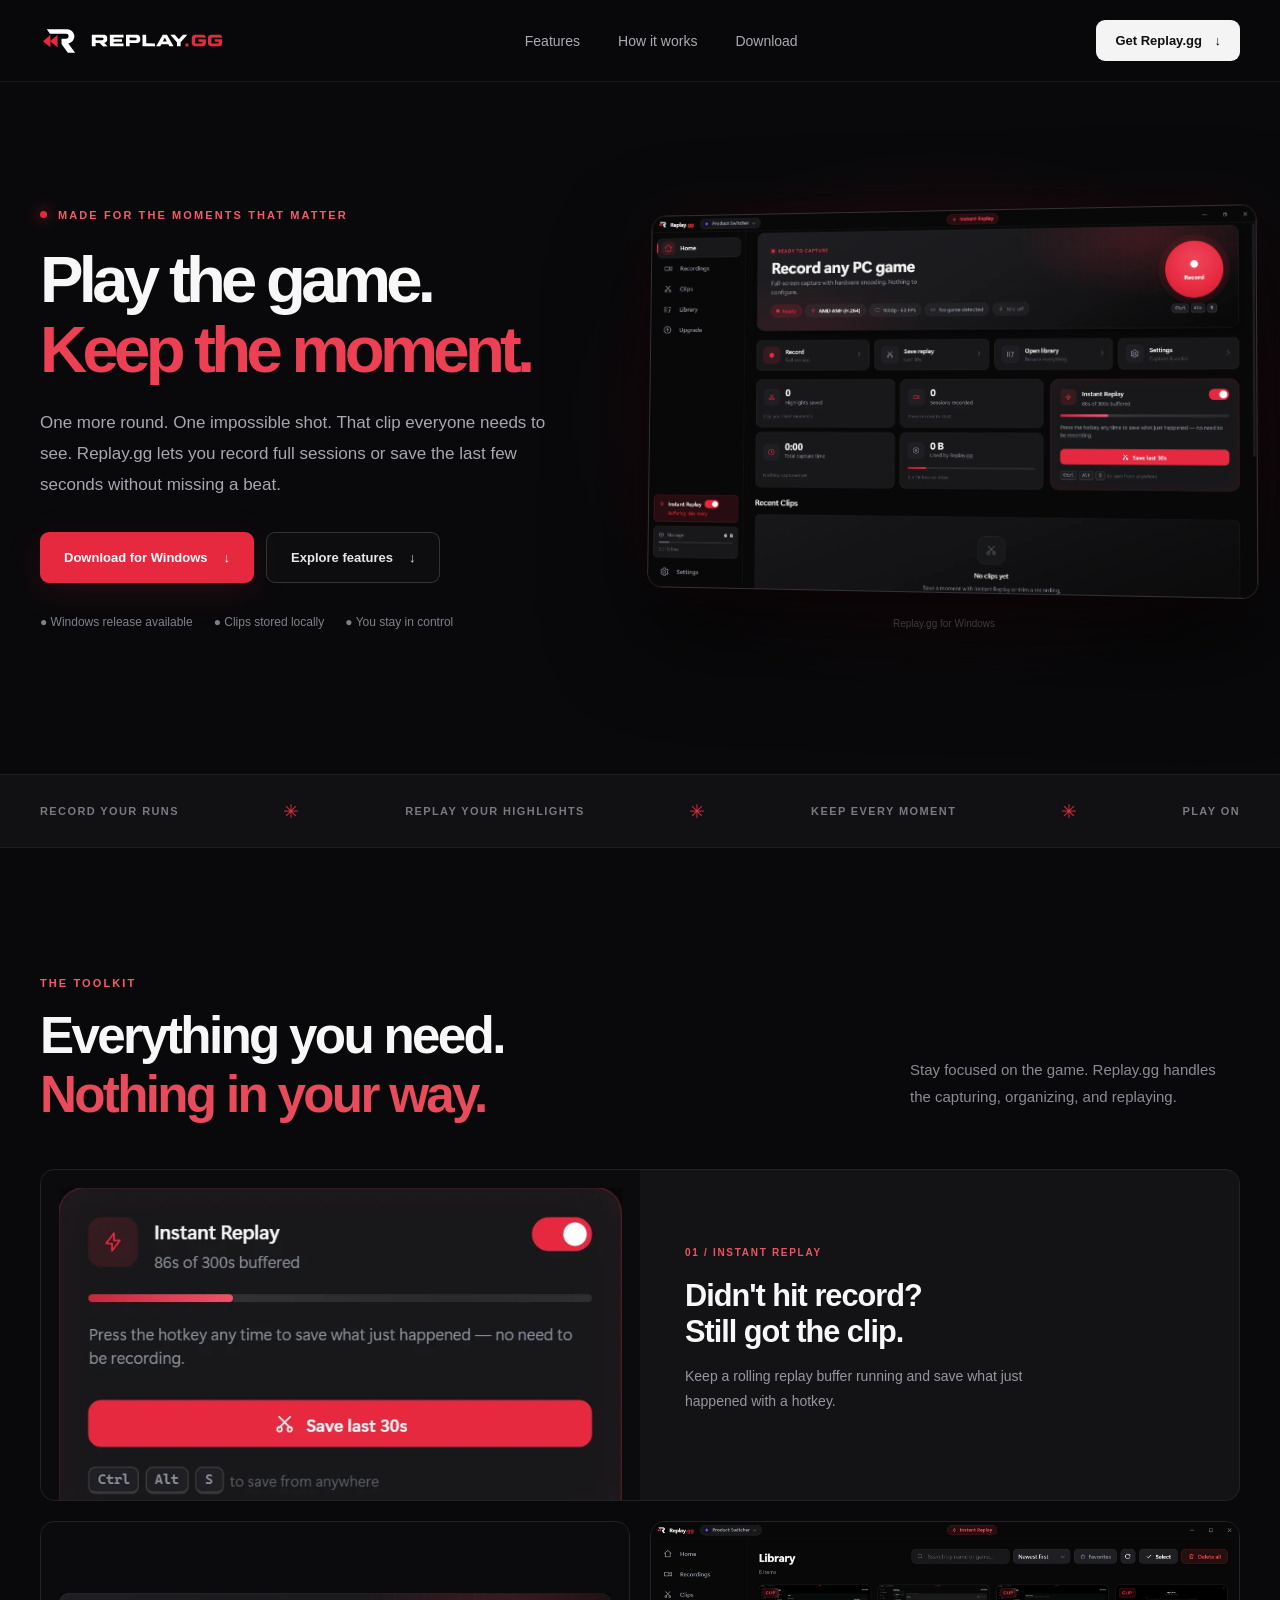
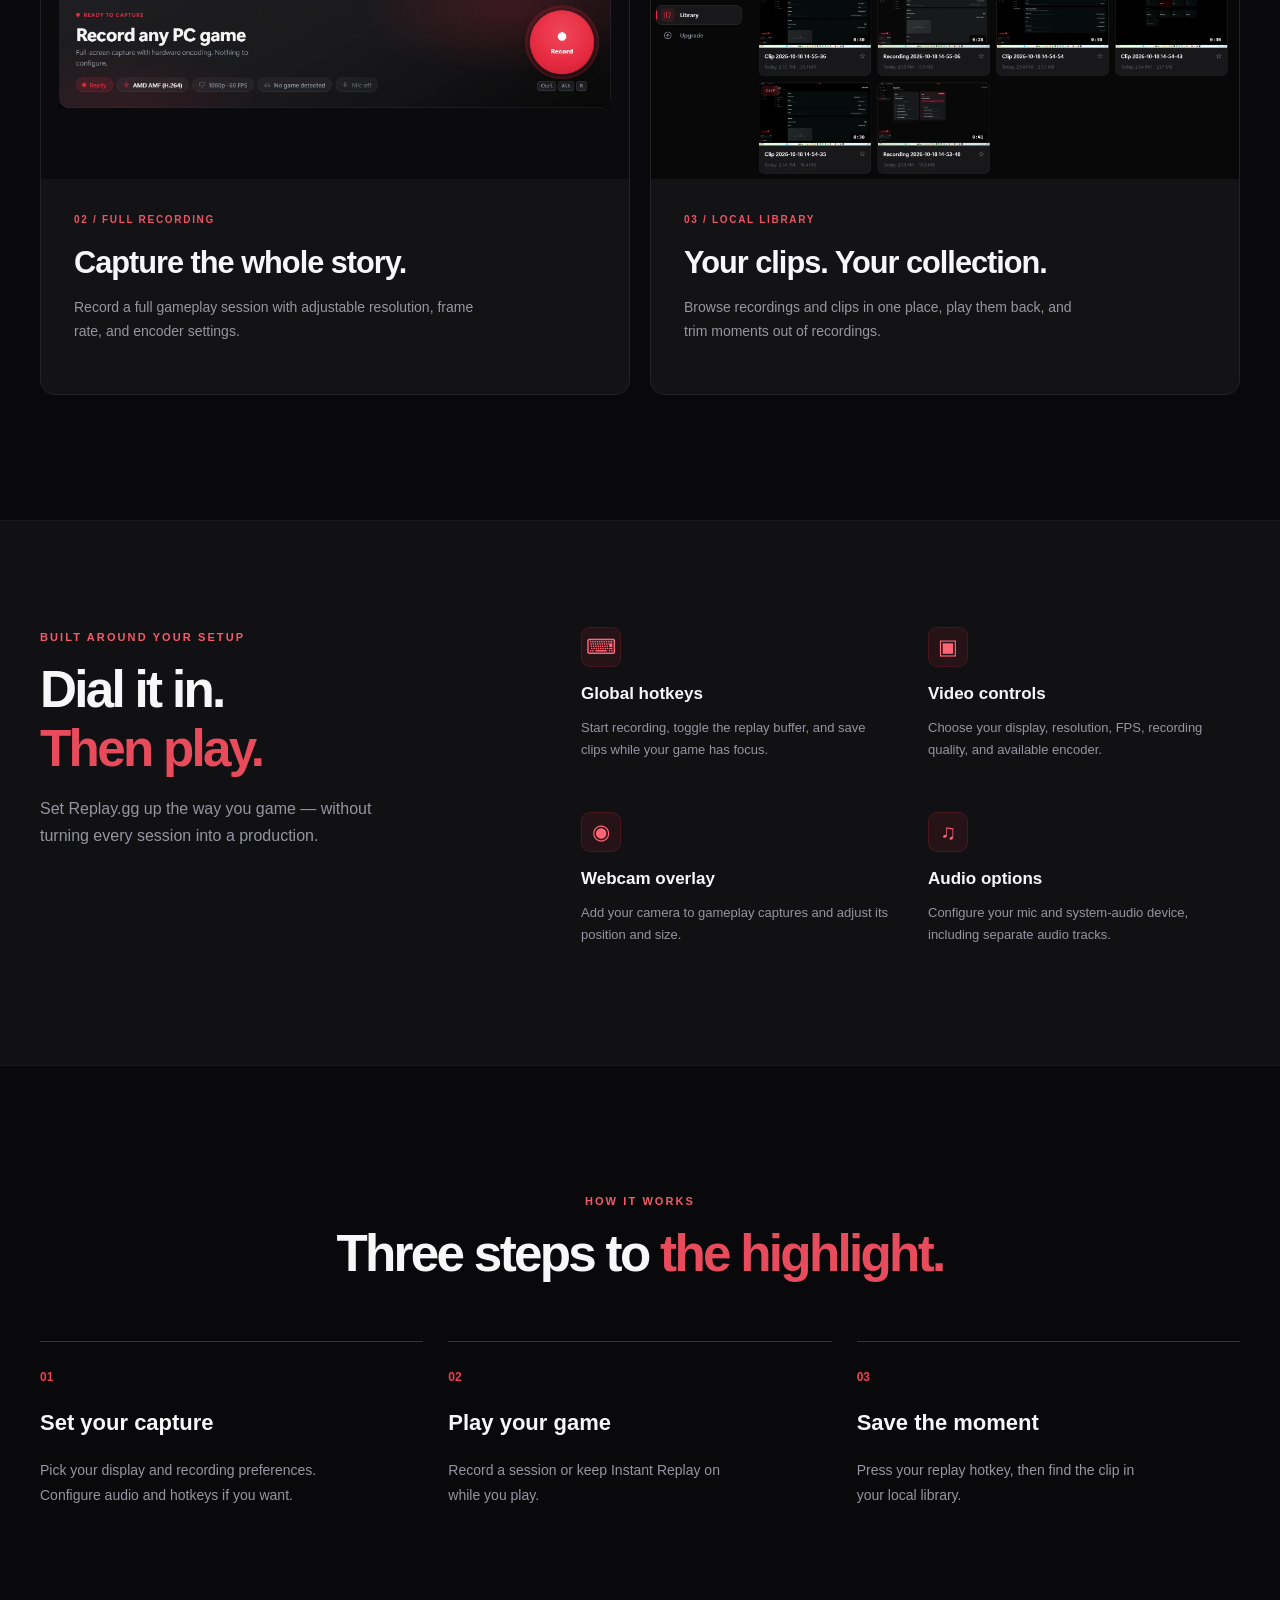
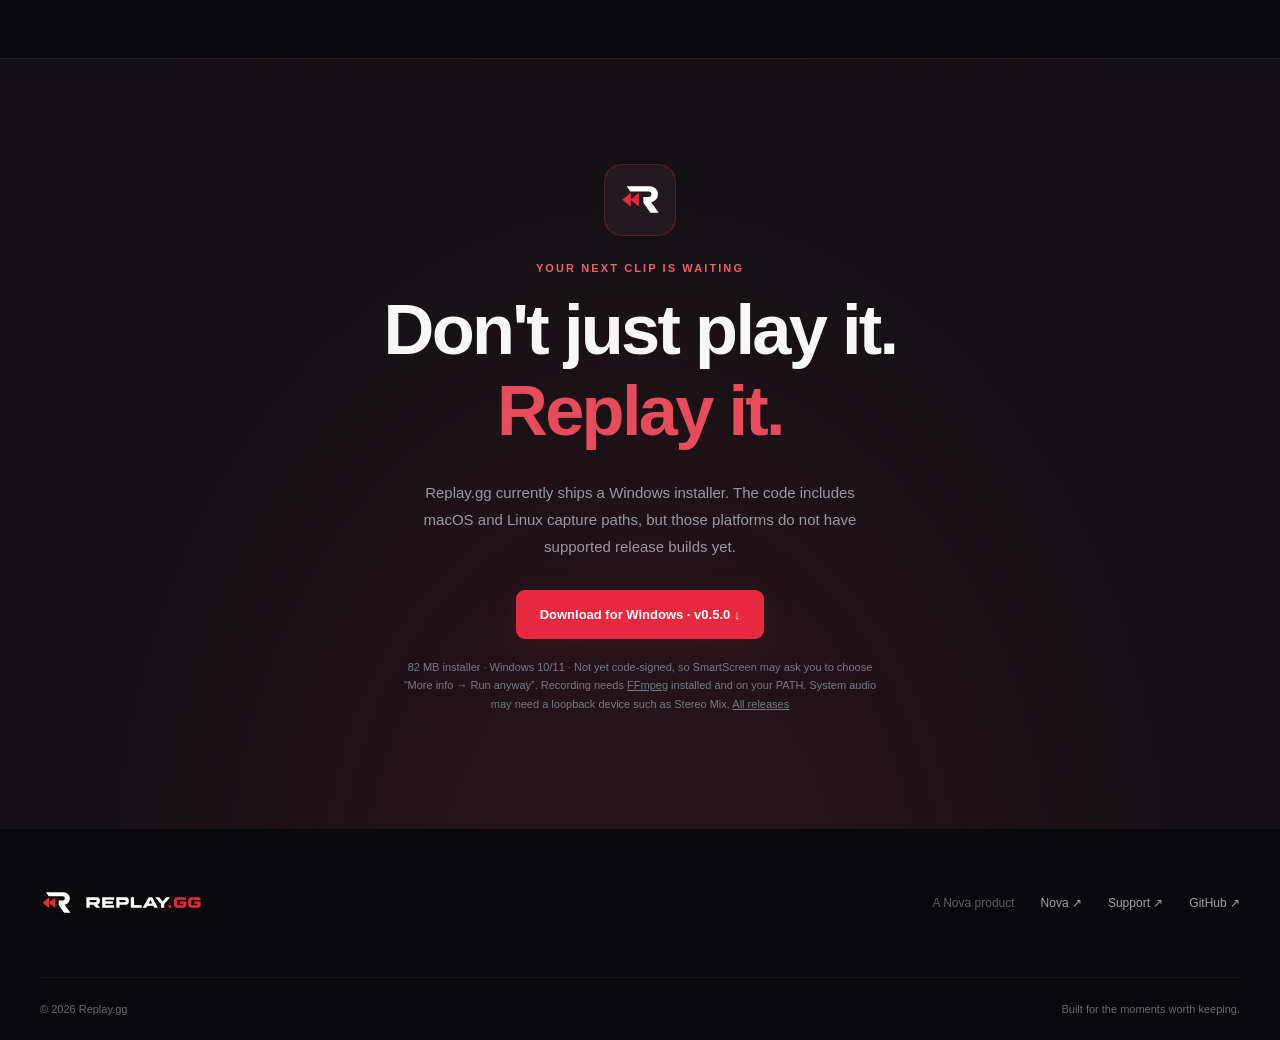
==== commit be683d4c: "Link downloads to the v0.5.0 installer; document FFmpeg requirement Co-Authored-By: Claude Sonnet 5." ====
--- a/index.html
+++ b/index.html
@@ -1,11 +1,11 @@
 <!doctype html>
 <html lang="en"><head><meta charset="UTF-8"/><meta name="viewport" content="width=device-width,initial-scale=1"/><meta name="theme-color" content="#09090b"/><meta name="description" content="Replay.gg records the entire session or saves the moment you wish you caught. Instant replay, gameplay recording, and a local clips library for Windows."/><title>Replay.gg — Never miss the moment</title><link rel="icon" href="./assets/replay-gg-icon-256.png"/><link rel="stylesheet" href="./styles.css"/></head>
 <body>
-<header class="nav"><div class="wrap nav-inner"><a class="brand" href="#top" aria-label="Replay.gg home"><span class="brand-lockup"><img class="brand-mark" src="./assets/replay-gg-mark.svg" alt=""/><img class="brand-wordmark" src="./assets/replay-gg-wordmark.svg" alt="Replay.gg"/></span></a><nav class="nav-links" aria-label="Main navigation"><a href="#features">Features</a><a href="#how-it-works">How it works</a><a href="#download">Download</a></nav><a class="nav-button" href="https://github.com/17sh8dy/Replay.GG/releases" target="_blank" rel="noopener noreferrer">Get Replay.gg <span>↗</span></a><button class="menu" aria-label="Toggle menu" aria-expanded="false">☰</button></div></header>
-<main id="top"><section class="hero wrap"><div class="hero-copy"><div class="eyebrow"><span class="live-dot"></span> MADE FOR THE MOMENTS THAT MATTER</div><h1>Play the game.<br/><span>Keep the moment.</span></h1><p class="lede">One more round. One impossible shot. That clip everyone needs to see. Replay.gg lets you record full sessions or save the last few seconds without missing a beat.</p><div class="hero-actions"><a class="button primary" href="https://github.com/17sh8dy/Replay.GG/releases" target="_blank" rel="noopener noreferrer">Get Replay.gg for Windows <span>↗</span></a><a class="button secondary" href="#features">Explore features <span>↓</span></a></div><div class="hero-foot"><span>● Windows release available</span><span>● Clips stored locally</span><span>● You stay in control</span></div></div><div class="hero-visual"><div class="visual-glow"></div><img class="app-shot" src="./assets/app-home.webp" width="2160" height="1350" alt="The Replay.gg Home screen showing the Record button, capture status, and Instant Replay buffer" fetchpriority="high"/><span class="mock-caption">Replay.gg for Windows</span></div></section>
+<header class="nav"><div class="wrap nav-inner"><a class="brand" href="#top" aria-label="Replay.gg home"><span class="brand-lockup"><img class="brand-mark" src="./assets/replay-gg-mark.svg" alt=""/><img class="brand-wordmark" src="./assets/replay-gg-wordmark.svg" alt="Replay.gg"/></span></a><nav class="nav-links" aria-label="Main navigation"><a href="#features">Features</a><a href="#how-it-works">How it works</a><a href="#download">Download</a></nav><a class="nav-button" href="#download">Get Replay.gg <span>↓</span></a><button class="menu" aria-label="Toggle menu" aria-expanded="false">☰</button></div></header>
+<main id="top"><section class="hero wrap"><div class="hero-copy"><div class="eyebrow"><span class="live-dot"></span> MADE FOR THE MOMENTS THAT MATTER</div><h1>Play the game.<br/><span>Keep the moment.</span></h1><p class="lede">One more round. One impossible shot. That clip everyone needs to see. Replay.gg lets you record full sessions or save the last few seconds without missing a beat.</p><div class="hero-actions"><a class="button primary" href="https://github.com/17sh8dy/Replay.GG/releases/download/v0.5.0/Replay.gg-0.5.0-setup.exe" rel="noopener noreferrer">Download for Windows <span>↓</span></a><a class="button secondary" href="#features">Explore features <span>↓</span></a></div><div class="hero-foot"><span>● Windows release available</span><span>● Clips stored locally</span><span>● You stay in control</span></div></div><div class="hero-visual"><div class="visual-glow"></div><img class="app-shot" src="./assets/app-home.webp" width="2160" height="1350" alt="The Replay.gg Home screen showing the Record button, capture status, and Instant Replay buffer" fetchpriority="high"/><span class="mock-caption">Replay.gg for Windows</span></div></section>
 <section class="ticker"><div class="wrap ticker-inner"><span>RECORD YOUR RUNS</span><b>✳</b><span>REPLAY YOUR HIGHLIGHTS</span><b>✳</b><span>KEEP EVERY MOMENT</span><b>✳</b><span>PLAY ON</span></div></section>
 <section id="features" class="section wrap"><div class="section-head"><div><span class="kicker">THE TOOLKIT</span><h2>Everything you need.<br/><em>Nothing in your way.</em></h2></div><p>Stay focused on the game. Replay.gg handles the capturing, organizing, and replaying.</p></div><div class="features"><article class="feature big"><div class="feature-art art-replay has-shot"><img src="./assets/card-instant-replay.webp" width="647" height="387" alt="The Instant Replay card in Replay.gg: buffer status and a Save last 30s button" loading="lazy"/></div><div class="feature-text"><span class="feature-number">01 / INSTANT REPLAY</span><h3>Didn't hit record?<br/>Still got the clip.</h3><p>Keep a rolling replay buffer running and save what just happened with a hotkey.</p></div></article><article class="feature"><div class="feature-art art-record has-shot"><img src="./assets/card-record.webp" width="1707" height="357" alt="The Replay.gg record panel with the Record button and capture settings" loading="lazy"/></div><div class="feature-text"><span class="feature-number">02 / FULL RECORDING</span><h3>Capture the whole story.</h3><p>Record a full gameplay session with adjustable resolution, frame rate, and encoder settings.</p></div></article><article class="feature"><div class="feature-art art-library has-shot"><img src="./assets/app-library.webp" width="2160" height="1350" alt="The Replay.gg Library with saved clips and recordings" loading="lazy"/></div><div class="feature-text"><span class="feature-number">03 / LOCAL LIBRARY</span><h3>Your clips. Your collection.</h3><p>Browse recordings and clips in one place, play them back, and trim moments out of recordings.</p></div></article></div></section>
 <section class="details"><div class="wrap details-inner"><div><span class="kicker">BUILT AROUND YOUR SETUP</span><h2>Dial it in.<br/><em>Then play.</em></h2><p>Set Replay.gg up the way you game — without turning every session into a production.</p></div><div class="detail-grid"><article><span>⌨</span><h3>Global hotkeys</h3><p>Start recording, toggle the replay buffer, and save clips while your game has focus.</p></article><article><span>▣</span><h3>Video controls</h3><p>Choose your display, resolution, FPS, recording quality, and available encoder.</p></article><article><span>◉</span><h3>Webcam overlay</h3><p>Add your camera to gameplay captures and adjust its position and size.</p></article><article><span>♫</span><h3>Audio options</h3><p>Configure your mic and system-audio device, including separate audio tracks.</p></article></div></div></section>
 <section id="how-it-works" class="section wrap how"><div class="centered"><span class="kicker">HOW IT WORKS</span><h2>Three steps to <em>the highlight.</em></h2></div><div class="steps"><div><span class="step-num">01</span><h3>Set your capture</h3><p>Pick your display and recording preferences. Configure audio and hotkeys if you want.</p></div><div><span class="step-num">02</span><h3>Play your game</h3><p>Record a session or keep Instant Replay on while you play.</p></div><div><span class="step-num">03</span><h3>Save the moment</h3><p>Press your replay hotkey, then find the clip in your local library.</p></div></div></section>
-<section id="download" class="download"><div class="wrap download-inner"><div class="download-icon"><img src="./assets/replay-gg-mark.svg" alt=""/></div><span class="kicker">YOUR NEXT CLIP IS WAITING</span><h2>Don't just play it.<br/><em>Replay it.</em></h2><p>Replay.gg currently ships a Windows installer. The code includes macOS and Linux capture paths, but those platforms do not have supported release builds yet.</p><a class="button primary" href="https://github.com/17sh8dy/Replay.GG/releases" target="_blank" rel="noopener noreferrer">View Windows release ↗</a><small>Downloads open the project's GitHub Releases page. Check release notes and setup requirements before installing.</small></div></section></main>
+<section id="download" class="download"><div class="wrap download-inner"><div class="download-icon"><img src="./assets/replay-gg-mark.svg" alt=""/></div><span class="kicker">YOUR NEXT CLIP IS WAITING</span><h2>Don't just play it.<br/><em>Replay it.</em></h2><p>Replay.gg currently ships a Windows installer. The code includes macOS and Linux capture paths, but those platforms do not have supported release builds yet.</p><a class="button primary" href="https://github.com/17sh8dy/Replay.GG/releases/download/v0.5.0/Replay.gg-0.5.0-setup.exe" rel="noopener noreferrer">Download for Windows · v0.5.0 ↓</a><small>82 MB installer · Windows 10/11 · Not yet code-signed, so SmartScreen may ask you to choose “More info → Run anyway”. Recording needs <a href="https://ffmpeg.org/download.html" target="_blank" rel="noopener noreferrer"><u>FFmpeg</u></a> installed and on your PATH. System audio may need a loopback device such as Stereo Mix. <a href="https://github.com/17sh8dy/Replay.GG/releases" target="_blank" rel="noopener noreferrer"><u>All releases</u></a></small></div></section></main>
 <footer><div class="wrap footer-inner"><a href="#top"><span class="brand-lockup"><img class="brand-mark" src="./assets/replay-gg-mark.svg" alt=""/><img class="brand-wordmark" src="./assets/replay-gg-wordmark.svg" alt="Replay.gg"/></span></a><div><span>A Nova product</span><a href="https://nova-780.pages.dev/" target="_blank" rel="noopener noreferrer">Nova ↗</a><a href="https://nova-help.shadylabs.workers.dev/" target="_blank" rel="noopener noreferrer">Support ↗</a><a href="https://github.com/17sh8dy/Replay.GG" target="_blank" rel="noopener noreferrer">GitHub ↗</a></div></div><div class="wrap footer-bottom"><span>© 2026 Replay.gg</span><span>Built for the moments worth keeping.</span></div></footer><script src="./script.js"></script></body></html>
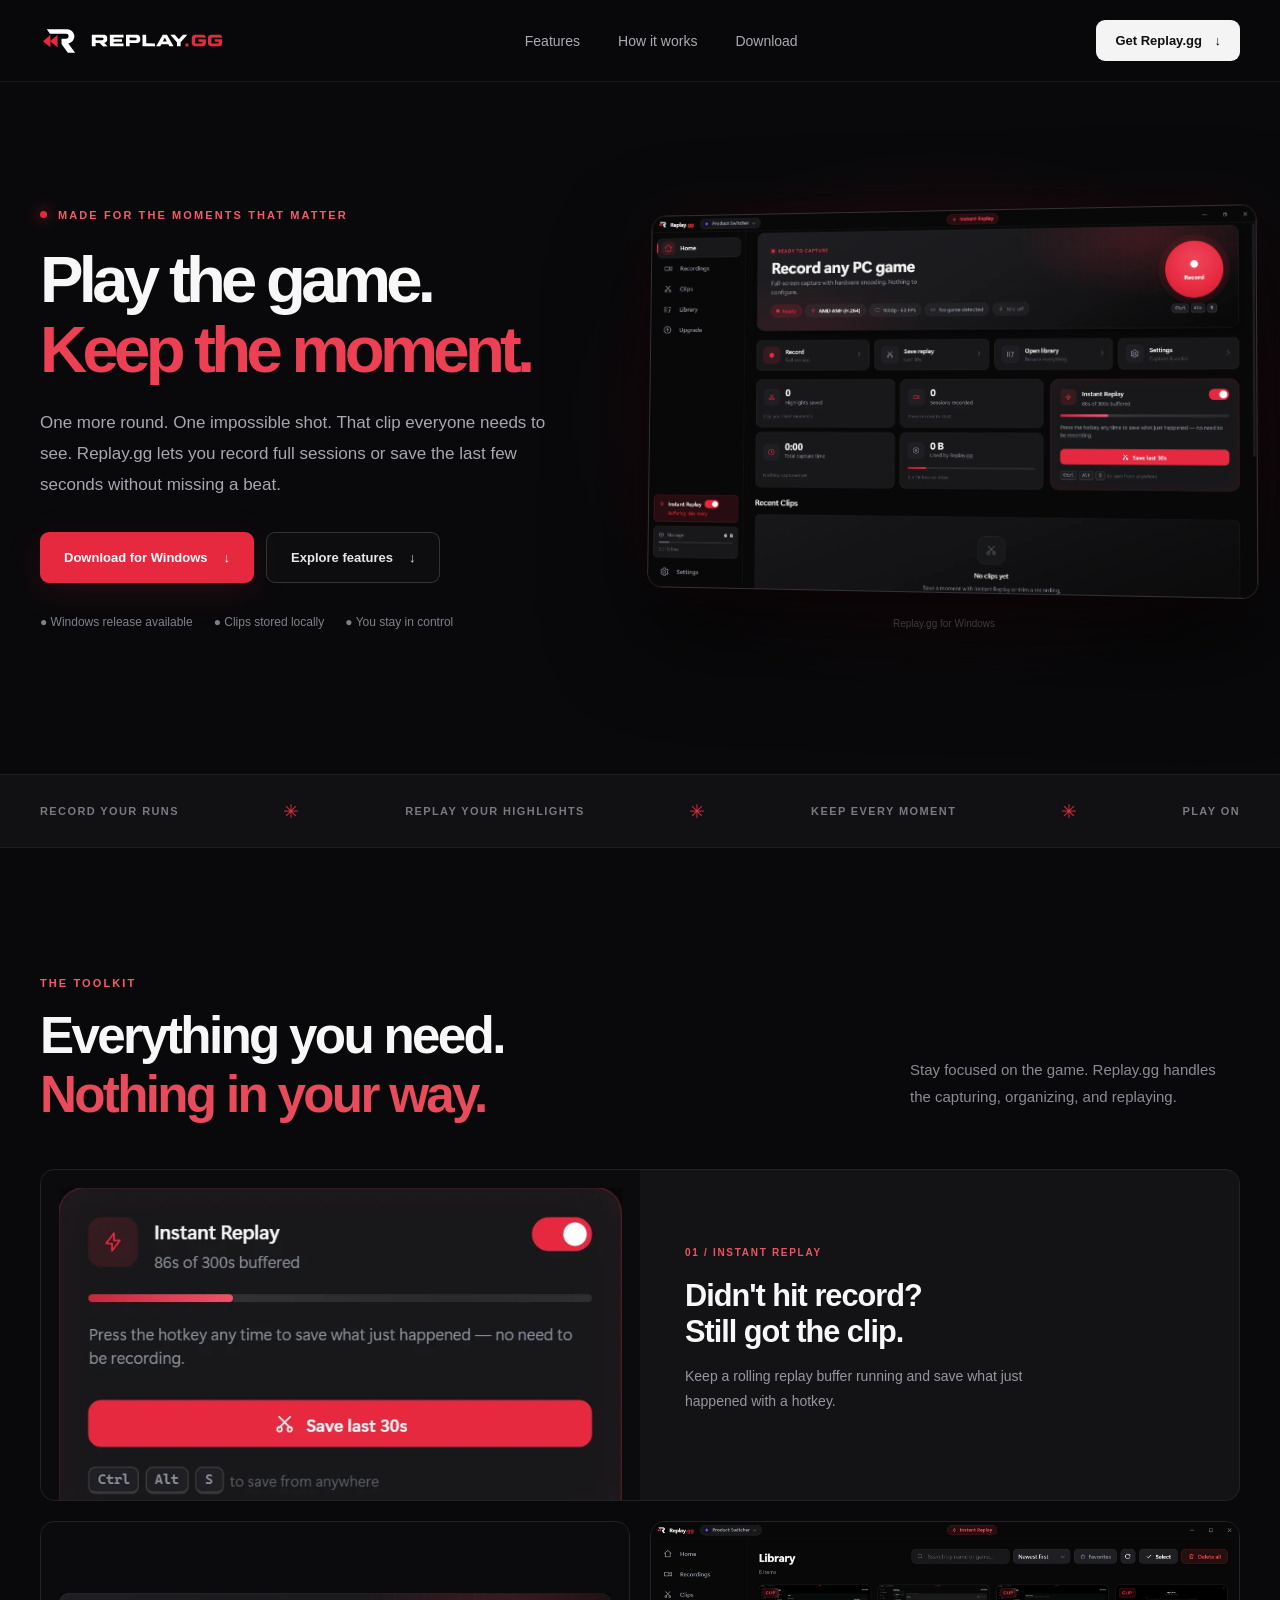
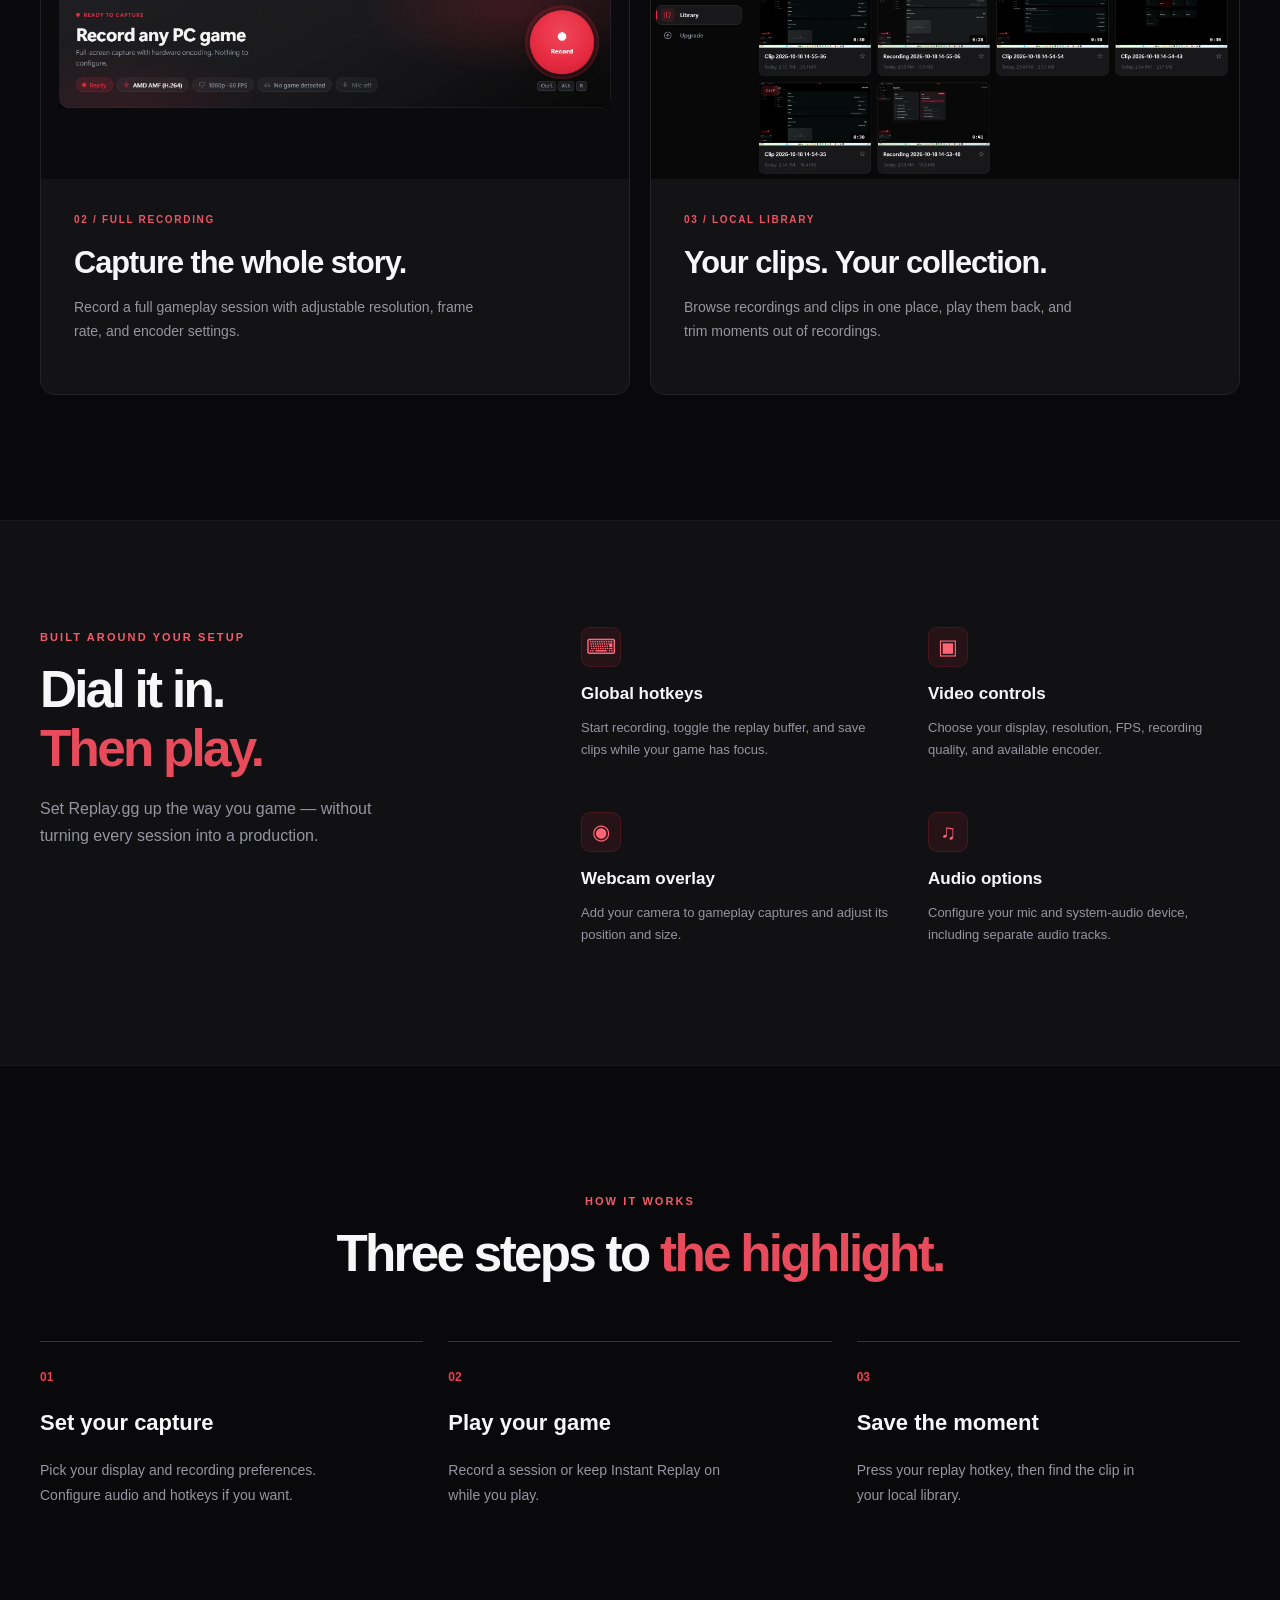
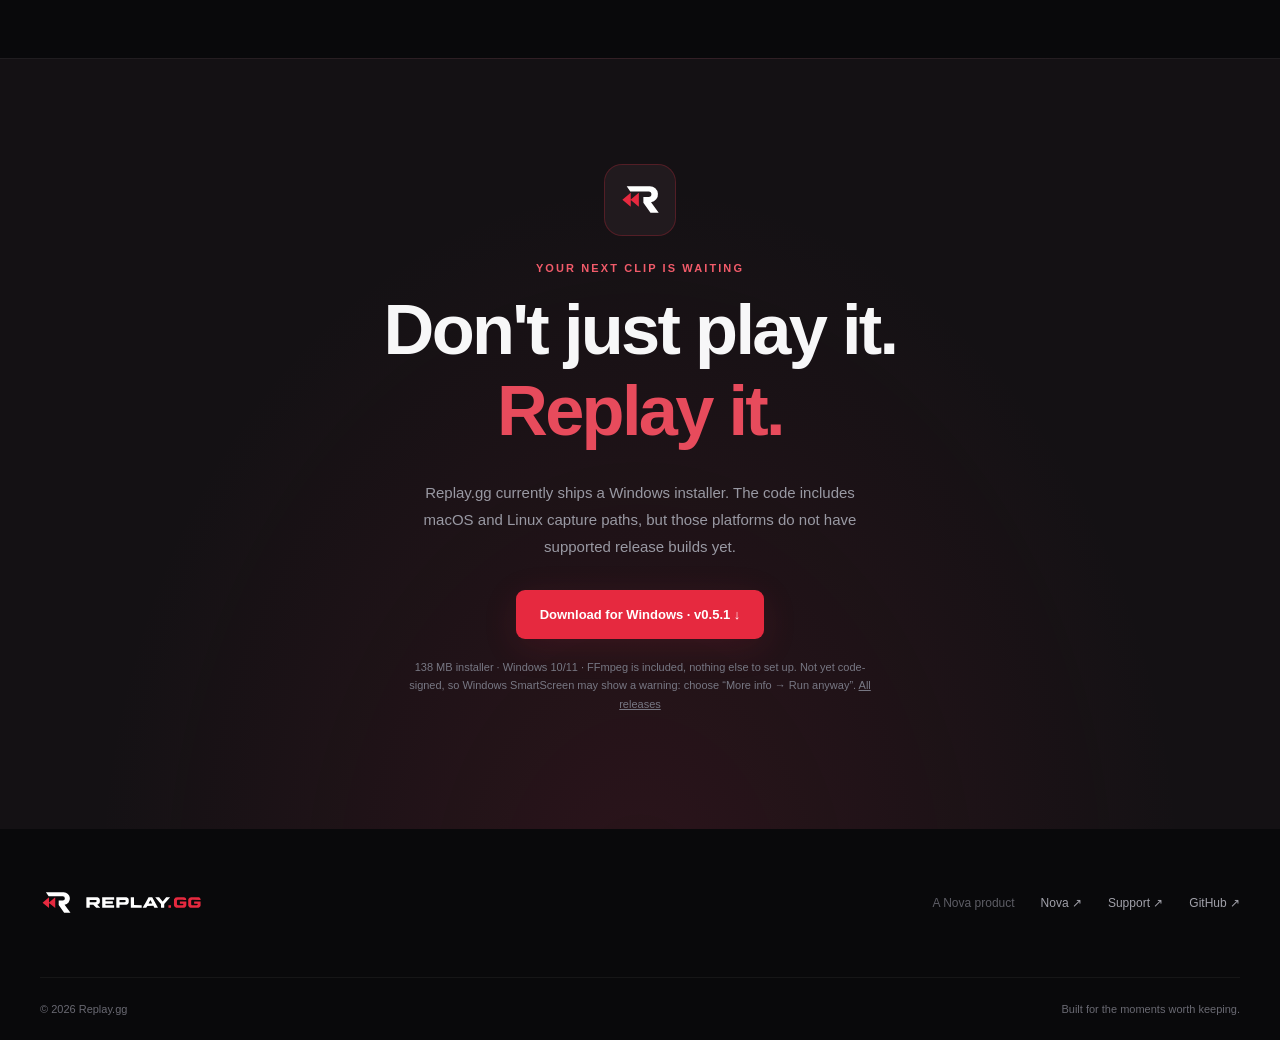
==== commit a408d983: "Download v0.5.1 (FFmpeg bundled); simplify install note Co-Authored-By: Claude Sonnet 5.5 <noreply@a" ====
--- a/index.html
+++ b/index.html
@@ -2,10 +2,10 @@
 <html lang="en"><head><meta charset="UTF-8"/><meta name="viewport" content="width=device-width,initial-scale=1"/><meta name="theme-color" content="#09090b"/><meta name="description" content="Replay.gg records the entire session or saves the moment you wish you caught. Instant replay, gameplay recording, and a local clips library for Windows."/><title>Replay.gg — Never miss the moment</title><link rel="icon" href="./assets/replay-gg-icon-256.png"/><link rel="stylesheet" href="./styles.css"/></head>
 <body>
 <header class="nav"><div class="wrap nav-inner"><a class="brand" href="#top" aria-label="Replay.gg home"><span class="brand-lockup"><img class="brand-mark" src="./assets/replay-gg-mark.svg" alt=""/><img class="brand-wordmark" src="./assets/replay-gg-wordmark.svg" alt="Replay.gg"/></span></a><nav class="nav-links" aria-label="Main navigation"><a href="#features">Features</a><a href="#how-it-works">How it works</a><a href="#download">Download</a></nav><a class="nav-button" href="#download">Get Replay.gg <span>↓</span></a><button class="menu" aria-label="Toggle menu" aria-expanded="false">☰</button></div></header>
-<main id="top"><section class="hero wrap"><div class="hero-copy"><div class="eyebrow"><span class="live-dot"></span> MADE FOR THE MOMENTS THAT MATTER</div><h1>Play the game.<br/><span>Keep the moment.</span></h1><p class="lede">One more round. One impossible shot. That clip everyone needs to see. Replay.gg lets you record full sessions or save the last few seconds without missing a beat.</p><div class="hero-actions"><a class="button primary" href="https://github.com/17sh8dy/Replay.GG/releases/download/v0.5.0/Replay.gg-0.5.0-setup.exe" rel="noopener noreferrer">Download for Windows <span>↓</span></a><a class="button secondary" href="#features">Explore features <span>↓</span></a></div><div class="hero-foot"><span>● Windows release available</span><span>● Clips stored locally</span><span>● You stay in control</span></div></div><div class="hero-visual"><div class="visual-glow"></div><img class="app-shot" src="./assets/app-home.webp" width="2160" height="1350" alt="The Replay.gg Home screen showing the Record button, capture status, and Instant Replay buffer" fetchpriority="high"/><span class="mock-caption">Replay.gg for Windows</span></div></section>
+<main id="top"><section class="hero wrap"><div class="hero-copy"><div class="eyebrow"><span class="live-dot"></span> MADE FOR THE MOMENTS THAT MATTER</div><h1>Play the game.<br/><span>Keep the moment.</span></h1><p class="lede">One more round. One impossible shot. That clip everyone needs to see. Replay.gg lets you record full sessions or save the last few seconds without missing a beat.</p><div class="hero-actions"><a class="button primary" href="https://github.com/17sh8dy/Replay.GG/releases/download/v0.5.1/Replay.gg-0.5.1-setup.exe" rel="noopener noreferrer">Download for Windows <span>↓</span></a><a class="button secondary" href="#features">Explore features <span>↓</span></a></div><div class="hero-foot"><span>● Windows release available</span><span>● Clips stored locally</span><span>● You stay in control</span></div></div><div class="hero-visual"><div class="visual-glow"></div><img class="app-shot" src="./assets/app-home.webp" width="2160" height="1350" alt="The Replay.gg Home screen showing the Record button, capture status, and Instant Replay buffer" fetchpriority="high"/><span class="mock-caption">Replay.gg for Windows</span></div></section>
 <section class="ticker"><div class="wrap ticker-inner"><span>RECORD YOUR RUNS</span><b>✳</b><span>REPLAY YOUR HIGHLIGHTS</span><b>✳</b><span>KEEP EVERY MOMENT</span><b>✳</b><span>PLAY ON</span></div></section>
 <section id="features" class="section wrap"><div class="section-head"><div><span class="kicker">THE TOOLKIT</span><h2>Everything you need.<br/><em>Nothing in your way.</em></h2></div><p>Stay focused on the game. Replay.gg handles the capturing, organizing, and replaying.</p></div><div class="features"><article class="feature big"><div class="feature-art art-replay has-shot"><img src="./assets/card-instant-replay.webp" width="647" height="387" alt="The Instant Replay card in Replay.gg: buffer status and a Save last 30s button" loading="lazy"/></div><div class="feature-text"><span class="feature-number">01 / INSTANT REPLAY</span><h3>Didn't hit record?<br/>Still got the clip.</h3><p>Keep a rolling replay buffer running and save what just happened with a hotkey.</p></div></article><article class="feature"><div class="feature-art art-record has-shot"><img src="./assets/card-record.webp" width="1707" height="357" alt="The Replay.gg record panel with the Record button and capture settings" loading="lazy"/></div><div class="feature-text"><span class="feature-number">02 / FULL RECORDING</span><h3>Capture the whole story.</h3><p>Record a full gameplay session with adjustable resolution, frame rate, and encoder settings.</p></div></article><article class="feature"><div class="feature-art art-library has-shot"><img src="./assets/app-library.webp" width="2160" height="1350" alt="The Replay.gg Library with saved clips and recordings" loading="lazy"/></div><div class="feature-text"><span class="feature-number">03 / LOCAL LIBRARY</span><h3>Your clips. Your collection.</h3><p>Browse recordings and clips in one place, play them back, and trim moments out of recordings.</p></div></article></div></section>
 <section class="details"><div class="wrap details-inner"><div><span class="kicker">BUILT AROUND YOUR SETUP</span><h2>Dial it in.<br/><em>Then play.</em></h2><p>Set Replay.gg up the way you game — without turning every session into a production.</p></div><div class="detail-grid"><article><span>⌨</span><h3>Global hotkeys</h3><p>Start recording, toggle the replay buffer, and save clips while your game has focus.</p></article><article><span>▣</span><h3>Video controls</h3><p>Choose your display, resolution, FPS, recording quality, and available encoder.</p></article><article><span>◉</span><h3>Webcam overlay</h3><p>Add your camera to gameplay captures and adjust its position and size.</p></article><article><span>♫</span><h3>Audio options</h3><p>Configure your mic and system-audio device, including separate audio tracks.</p></article></div></div></section>
 <section id="how-it-works" class="section wrap how"><div class="centered"><span class="kicker">HOW IT WORKS</span><h2>Three steps to <em>the highlight.</em></h2></div><div class="steps"><div><span class="step-num">01</span><h3>Set your capture</h3><p>Pick your display and recording preferences. Configure audio and hotkeys if you want.</p></div><div><span class="step-num">02</span><h3>Play your game</h3><p>Record a session or keep Instant Replay on while you play.</p></div><div><span class="step-num">03</span><h3>Save the moment</h3><p>Press your replay hotkey, then find the clip in your local library.</p></div></div></section>
-<section id="download" class="download"><div class="wrap download-inner"><div class="download-icon"><img src="./assets/replay-gg-mark.svg" alt=""/></div><span class="kicker">YOUR NEXT CLIP IS WAITING</span><h2>Don't just play it.<br/><em>Replay it.</em></h2><p>Replay.gg currently ships a Windows installer. The code includes macOS and Linux capture paths, but those platforms do not have supported release builds yet.</p><a class="button primary" href="https://github.com/17sh8dy/Replay.GG/releases/download/v0.5.0/Replay.gg-0.5.0-setup.exe" rel="noopener noreferrer">Download for Windows · v0.5.0 ↓</a><small>82 MB installer · Windows 10/11 · Not yet code-signed, so SmartScreen may ask you to choose “More info → Run anyway”. Recording needs <a href="https://ffmpeg.org/download.html" target="_blank" rel="noopener noreferrer"><u>FFmpeg</u></a> installed and on your PATH. System audio may need a loopback device such as Stereo Mix. <a href="https://github.com/17sh8dy/Replay.GG/releases" target="_blank" rel="noopener noreferrer"><u>All releases</u></a></small></div></section></main>
+<section id="download" class="download"><div class="wrap download-inner"><div class="download-icon"><img src="./assets/replay-gg-mark.svg" alt=""/></div><span class="kicker">YOUR NEXT CLIP IS WAITING</span><h2>Don't just play it.<br/><em>Replay it.</em></h2><p>Replay.gg currently ships a Windows installer. The code includes macOS and Linux capture paths, but those platforms do not have supported release builds yet.</p><a class="button primary" href="https://github.com/17sh8dy/Replay.GG/releases/download/v0.5.1/Replay.gg-0.5.1-setup.exe" rel="noopener noreferrer">Download for Windows · v0.5.1 ↓</a><small>138 MB installer · Windows 10/11 · FFmpeg is included, nothing else to set up. Not yet code-signed, so Windows SmartScreen may show a warning: choose “More info → Run anyway”. <a href="https://github.com/17sh8dy/Replay.GG/releases" target="_blank" rel="noopener noreferrer"><u>All releases</u></a></small></div></section></main>
 <footer><div class="wrap footer-inner"><a href="#top"><span class="brand-lockup"><img class="brand-mark" src="./assets/replay-gg-mark.svg" alt=""/><img class="brand-wordmark" src="./assets/replay-gg-wordmark.svg" alt="Replay.gg"/></span></a><div><span>A Nova product</span><a href="https://nova-780.pages.dev/" target="_blank" rel="noopener noreferrer">Nova ↗</a><a href="https://nova-help.shadylabs.workers.dev/" target="_blank" rel="noopener noreferrer">Support ↗</a><a href="https://github.com/17sh8dy/Replay.GG" target="_blank" rel="noopener noreferrer">GitHub ↗</a></div></div><div class="wrap footer-bottom"><span>© 2026 Replay.gg</span><span>Built for the moments worth keeping.</span></div></footer><script src="./script.js"></script></body></html>
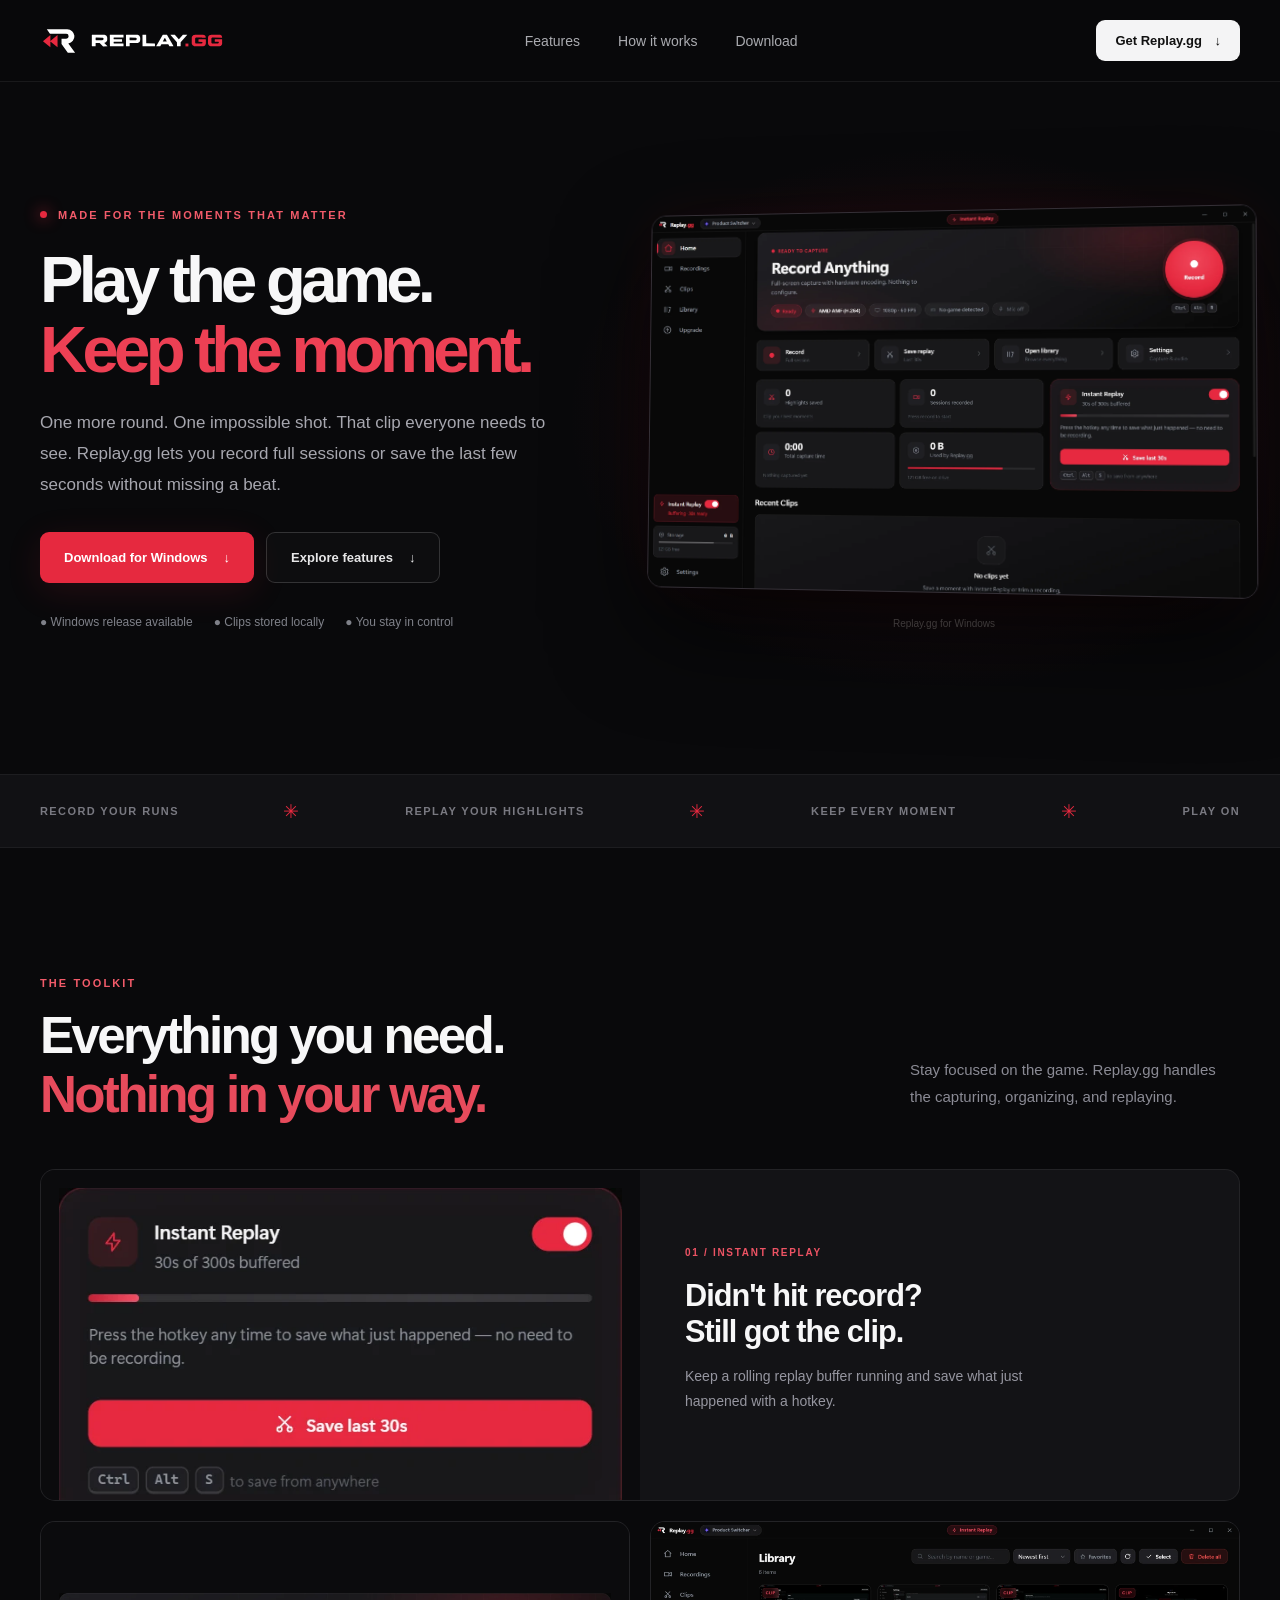
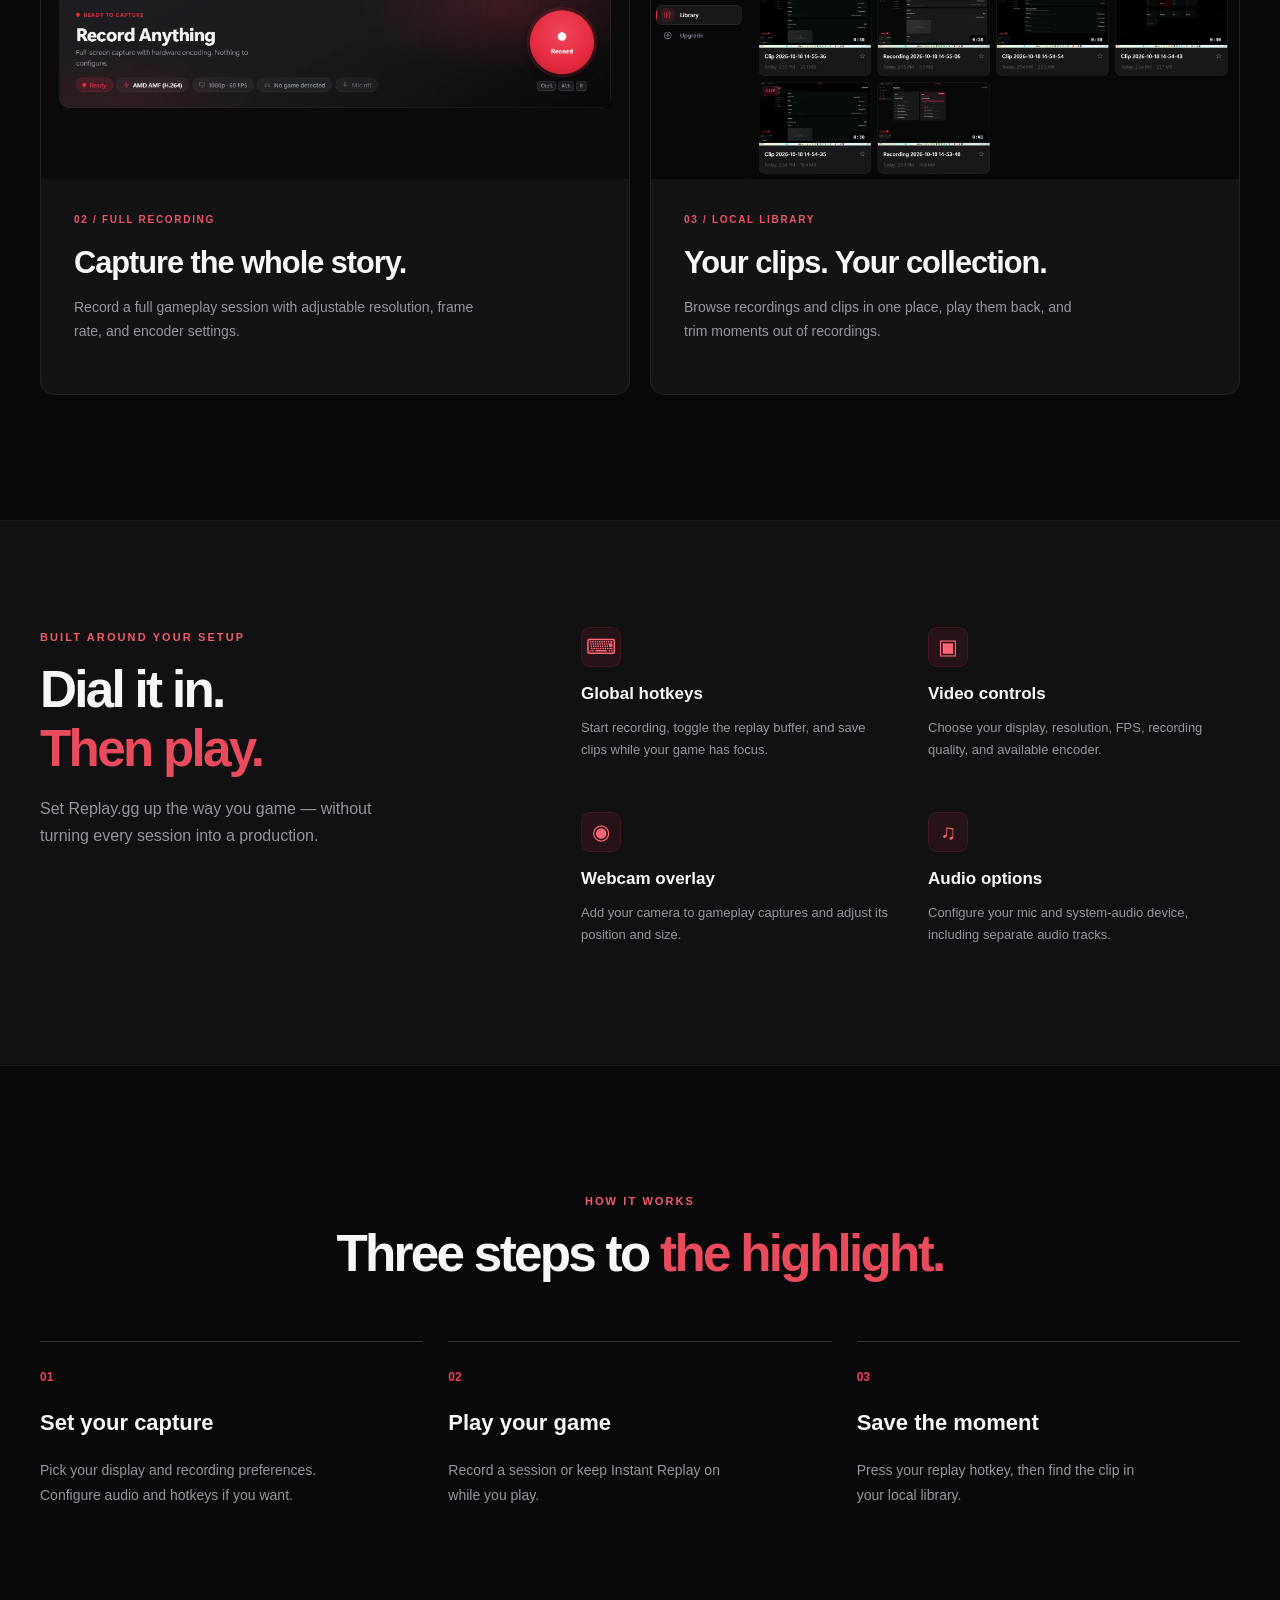
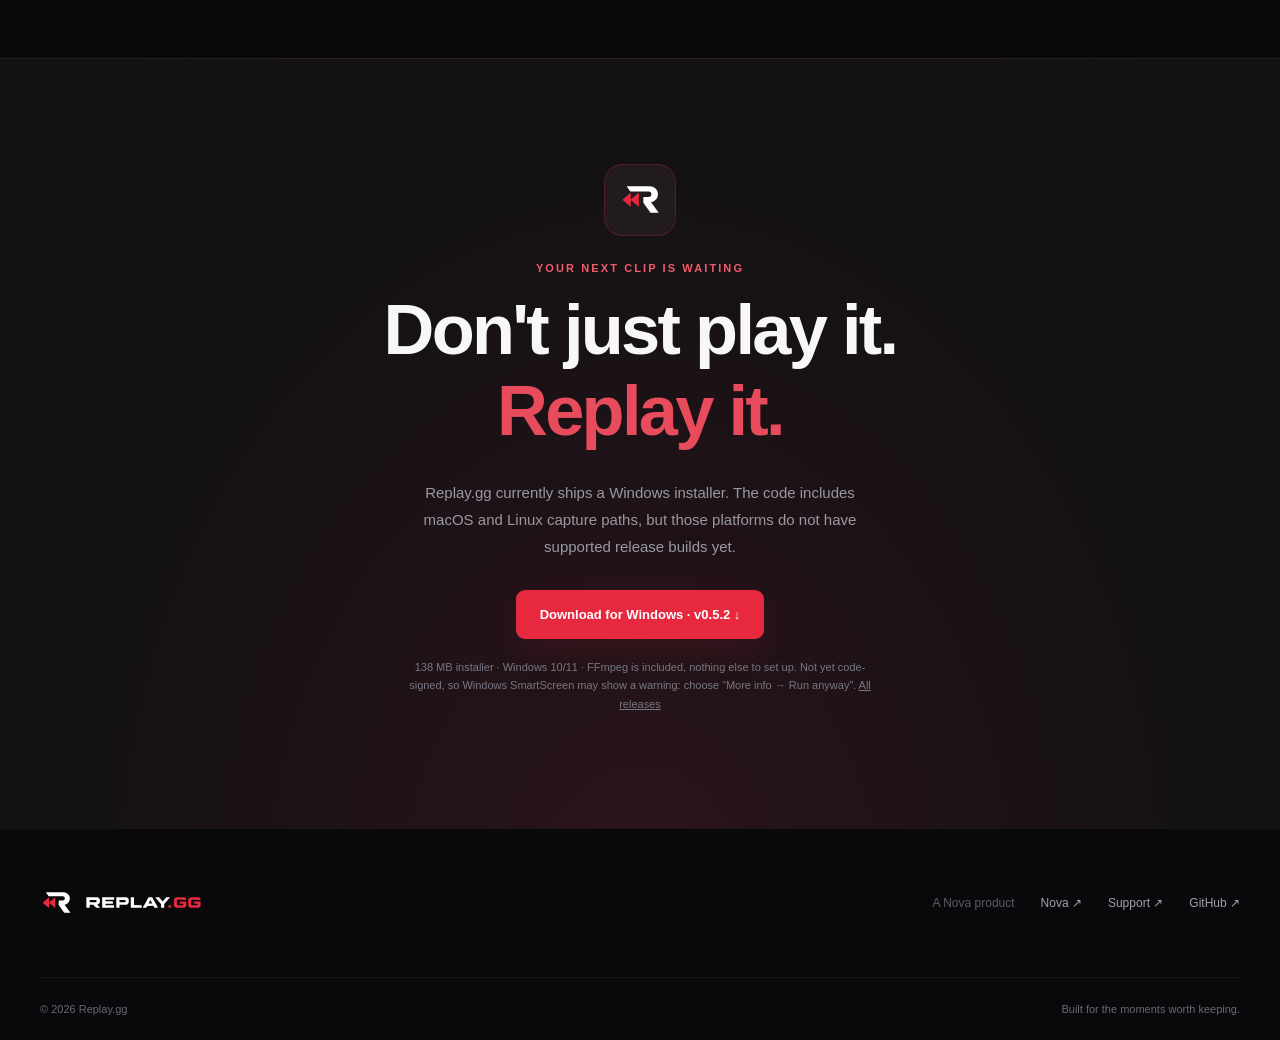
==== commit 84eed49a: "v0.5.2 download; new Home screenshots (Record Anything) Co-Authored-By: Claude Sonnet 5.5 <noreply@a" ====
--- a/index.html
+++ b/index.html
@@ -2,10 +2,10 @@
 <html lang="en"><head><meta charset="UTF-8"/><meta name="viewport" content="width=device-width,initial-scale=1"/><meta name="theme-color" content="#09090b"/><meta name="description" content="Replay.gg records the entire session or saves the moment you wish you caught. Instant replay, gameplay recording, and a local clips library for Windows."/><title>Replay.gg — Never miss the moment</title><link rel="icon" href="./assets/replay-gg-icon-256.png"/><link rel="stylesheet" href="./styles.css"/></head>
 <body>
 <header class="nav"><div class="wrap nav-inner"><a class="brand" href="#top" aria-label="Replay.gg home"><span class="brand-lockup"><img class="brand-mark" src="./assets/replay-gg-mark.svg" alt=""/><img class="brand-wordmark" src="./assets/replay-gg-wordmark.svg" alt="Replay.gg"/></span></a><nav class="nav-links" aria-label="Main navigation"><a href="#features">Features</a><a href="#how-it-works">How it works</a><a href="#download">Download</a></nav><a class="nav-button" href="#download">Get Replay.gg <span>↓</span></a><button class="menu" aria-label="Toggle menu" aria-expanded="false">☰</button></div></header>
-<main id="top"><section class="hero wrap"><div class="hero-copy"><div class="eyebrow"><span class="live-dot"></span> MADE FOR THE MOMENTS THAT MATTER</div><h1>Play the game.<br/><span>Keep the moment.</span></h1><p class="lede">One more round. One impossible shot. That clip everyone needs to see. Replay.gg lets you record full sessions or save the last few seconds without missing a beat.</p><div class="hero-actions"><a class="button primary" href="https://github.com/17sh8dy/Replay.GG/releases/download/v0.5.1/Replay.gg-0.5.1-setup.exe" rel="noopener noreferrer">Download for Windows <span>↓</span></a><a class="button secondary" href="#features">Explore features <span>↓</span></a></div><div class="hero-foot"><span>● Windows release available</span><span>● Clips stored locally</span><span>● You stay in control</span></div></div><div class="hero-visual"><div class="visual-glow"></div><img class="app-shot" src="./assets/app-home.webp" width="2160" height="1350" alt="The Replay.gg Home screen showing the Record button, capture status, and Instant Replay buffer" fetchpriority="high"/><span class="mock-caption">Replay.gg for Windows</span></div></section>
+<main id="top"><section class="hero wrap"><div class="hero-copy"><div class="eyebrow"><span class="live-dot"></span> MADE FOR THE MOMENTS THAT MATTER</div><h1>Play the game.<br/><span>Keep the moment.</span></h1><p class="lede">One more round. One impossible shot. That clip everyone needs to see. Replay.gg lets you record full sessions or save the last few seconds without missing a beat.</p><div class="hero-actions"><a class="button primary" href="https://github.com/17sh8dy/Replay.GG/releases/download/v0.5.2/Replay.gg-0.5.2-setup.exe" rel="noopener noreferrer">Download for Windows <span>↓</span></a><a class="button secondary" href="#features">Explore features <span>↓</span></a></div><div class="hero-foot"><span>● Windows release available</span><span>● Clips stored locally</span><span>● You stay in control</span></div></div><div class="hero-visual"><div class="visual-glow"></div><img class="app-shot" src="./assets/app-home.webp" width="2160" height="1350" alt="The Replay.gg Home screen showing the Record button, capture status, and Instant Replay buffer" fetchpriority="high"/><span class="mock-caption">Replay.gg for Windows</span></div></section>
 <section class="ticker"><div class="wrap ticker-inner"><span>RECORD YOUR RUNS</span><b>✳</b><span>REPLAY YOUR HIGHLIGHTS</span><b>✳</b><span>KEEP EVERY MOMENT</span><b>✳</b><span>PLAY ON</span></div></section>
 <section id="features" class="section wrap"><div class="section-head"><div><span class="kicker">THE TOOLKIT</span><h2>Everything you need.<br/><em>Nothing in your way.</em></h2></div><p>Stay focused on the game. Replay.gg handles the capturing, organizing, and replaying.</p></div><div class="features"><article class="feature big"><div class="feature-art art-replay has-shot"><img src="./assets/card-instant-replay.webp" width="647" height="387" alt="The Instant Replay card in Replay.gg: buffer status and a Save last 30s button" loading="lazy"/></div><div class="feature-text"><span class="feature-number">01 / INSTANT REPLAY</span><h3>Didn't hit record?<br/>Still got the clip.</h3><p>Keep a rolling replay buffer running and save what just happened with a hotkey.</p></div></article><article class="feature"><div class="feature-art art-record has-shot"><img src="./assets/card-record.webp" width="1707" height="357" alt="The Replay.gg record panel with the Record button and capture settings" loading="lazy"/></div><div class="feature-text"><span class="feature-number">02 / FULL RECORDING</span><h3>Capture the whole story.</h3><p>Record a full gameplay session with adjustable resolution, frame rate, and encoder settings.</p></div></article><article class="feature"><div class="feature-art art-library has-shot"><img src="./assets/app-library.webp" width="2160" height="1350" alt="The Replay.gg Library with saved clips and recordings" loading="lazy"/></div><div class="feature-text"><span class="feature-number">03 / LOCAL LIBRARY</span><h3>Your clips. Your collection.</h3><p>Browse recordings and clips in one place, play them back, and trim moments out of recordings.</p></div></article></div></section>
 <section class="details"><div class="wrap details-inner"><div><span class="kicker">BUILT AROUND YOUR SETUP</span><h2>Dial it in.<br/><em>Then play.</em></h2><p>Set Replay.gg up the way you game — without turning every session into a production.</p></div><div class="detail-grid"><article><span>⌨</span><h3>Global hotkeys</h3><p>Start recording, toggle the replay buffer, and save clips while your game has focus.</p></article><article><span>▣</span><h3>Video controls</h3><p>Choose your display, resolution, FPS, recording quality, and available encoder.</p></article><article><span>◉</span><h3>Webcam overlay</h3><p>Add your camera to gameplay captures and adjust its position and size.</p></article><article><span>♫</span><h3>Audio options</h3><p>Configure your mic and system-audio device, including separate audio tracks.</p></article></div></div></section>
 <section id="how-it-works" class="section wrap how"><div class="centered"><span class="kicker">HOW IT WORKS</span><h2>Three steps to <em>the highlight.</em></h2></div><div class="steps"><div><span class="step-num">01</span><h3>Set your capture</h3><p>Pick your display and recording preferences. Configure audio and hotkeys if you want.</p></div><div><span class="step-num">02</span><h3>Play your game</h3><p>Record a session or keep Instant Replay on while you play.</p></div><div><span class="step-num">03</span><h3>Save the moment</h3><p>Press your replay hotkey, then find the clip in your local library.</p></div></div></section>
-<section id="download" class="download"><div class="wrap download-inner"><div class="download-icon"><img src="./assets/replay-gg-mark.svg" alt=""/></div><span class="kicker">YOUR NEXT CLIP IS WAITING</span><h2>Don't just play it.<br/><em>Replay it.</em></h2><p>Replay.gg currently ships a Windows installer. The code includes macOS and Linux capture paths, but those platforms do not have supported release builds yet.</p><a class="button primary" href="https://github.com/17sh8dy/Replay.GG/releases/download/v0.5.1/Replay.gg-0.5.1-setup.exe" rel="noopener noreferrer">Download for Windows · v0.5.1 ↓</a><small>138 MB installer · Windows 10/11 · FFmpeg is included, nothing else to set up. Not yet code-signed, so Windows SmartScreen may show a warning: choose “More info → Run anyway”. <a href="https://github.com/17sh8dy/Replay.GG/releases" target="_blank" rel="noopener noreferrer"><u>All releases</u></a></small></div></section></main>
+<section id="download" class="download"><div class="wrap download-inner"><div class="download-icon"><img src="./assets/replay-gg-mark.svg" alt=""/></div><span class="kicker">YOUR NEXT CLIP IS WAITING</span><h2>Don't just play it.<br/><em>Replay it.</em></h2><p>Replay.gg currently ships a Windows installer. The code includes macOS and Linux capture paths, but those platforms do not have supported release builds yet.</p><a class="button primary" href="https://github.com/17sh8dy/Replay.GG/releases/download/v0.5.2/Replay.gg-0.5.2-setup.exe" rel="noopener noreferrer">Download for Windows · v0.5.2 ↓</a><small>138 MB installer · Windows 10/11 · FFmpeg is included, nothing else to set up. Not yet code-signed, so Windows SmartScreen may show a warning: choose “More info → Run anyway”. <a href="https://github.com/17sh8dy/Replay.GG/releases" target="_blank" rel="noopener noreferrer"><u>All releases</u></a></small></div></section></main>
 <footer><div class="wrap footer-inner"><a href="#top"><span class="brand-lockup"><img class="brand-mark" src="./assets/replay-gg-mark.svg" alt=""/><img class="brand-wordmark" src="./assets/replay-gg-wordmark.svg" alt="Replay.gg"/></span></a><div><span>A Nova product</span><a href="https://nova-780.pages.dev/" target="_blank" rel="noopener noreferrer">Nova ↗</a><a href="https://nova-help.shadylabs.workers.dev/" target="_blank" rel="noopener noreferrer">Support ↗</a><a href="https://github.com/17sh8dy/Replay.GG" target="_blank" rel="noopener noreferrer">GitHub ↗</a></div></div><div class="wrap footer-bottom"><span>© 2026 Replay.gg</span><span>Built for the moments worth keeping.</span></div></footer><script src="./script.js"></script></body></html>
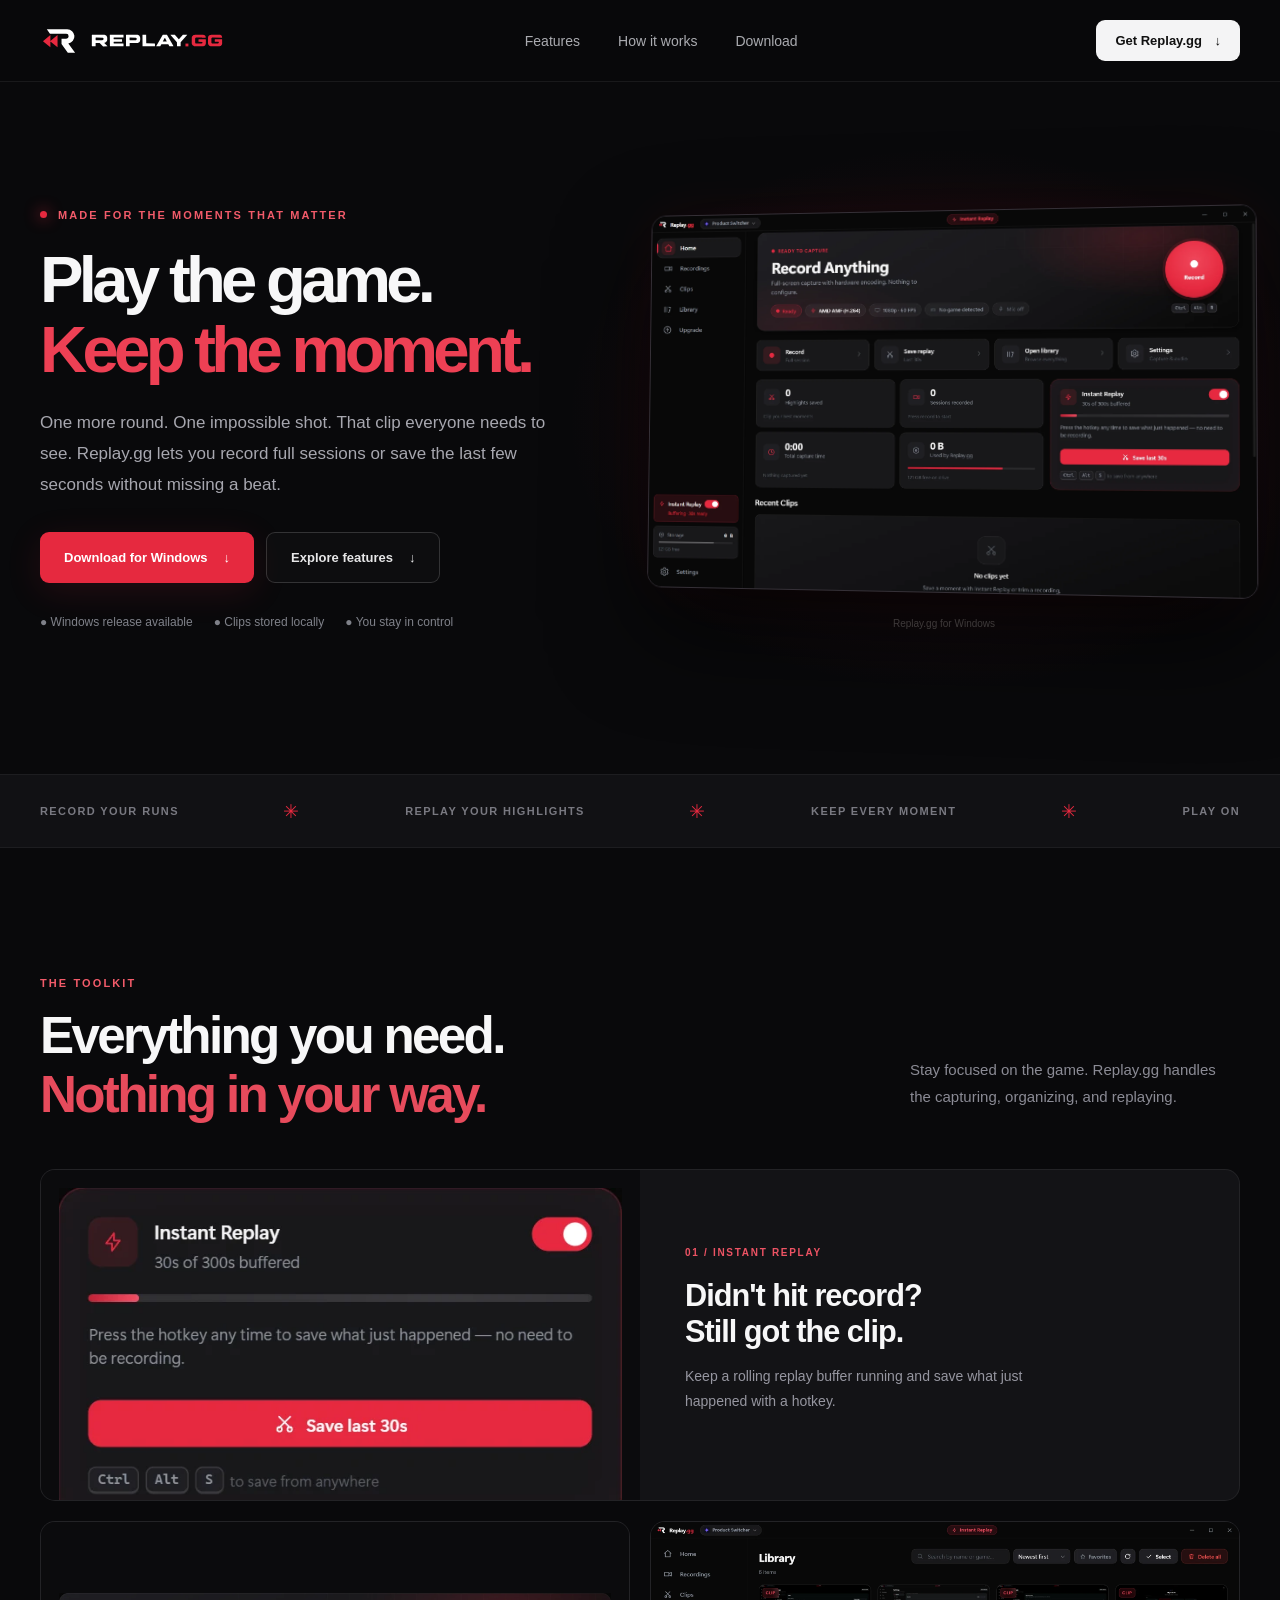
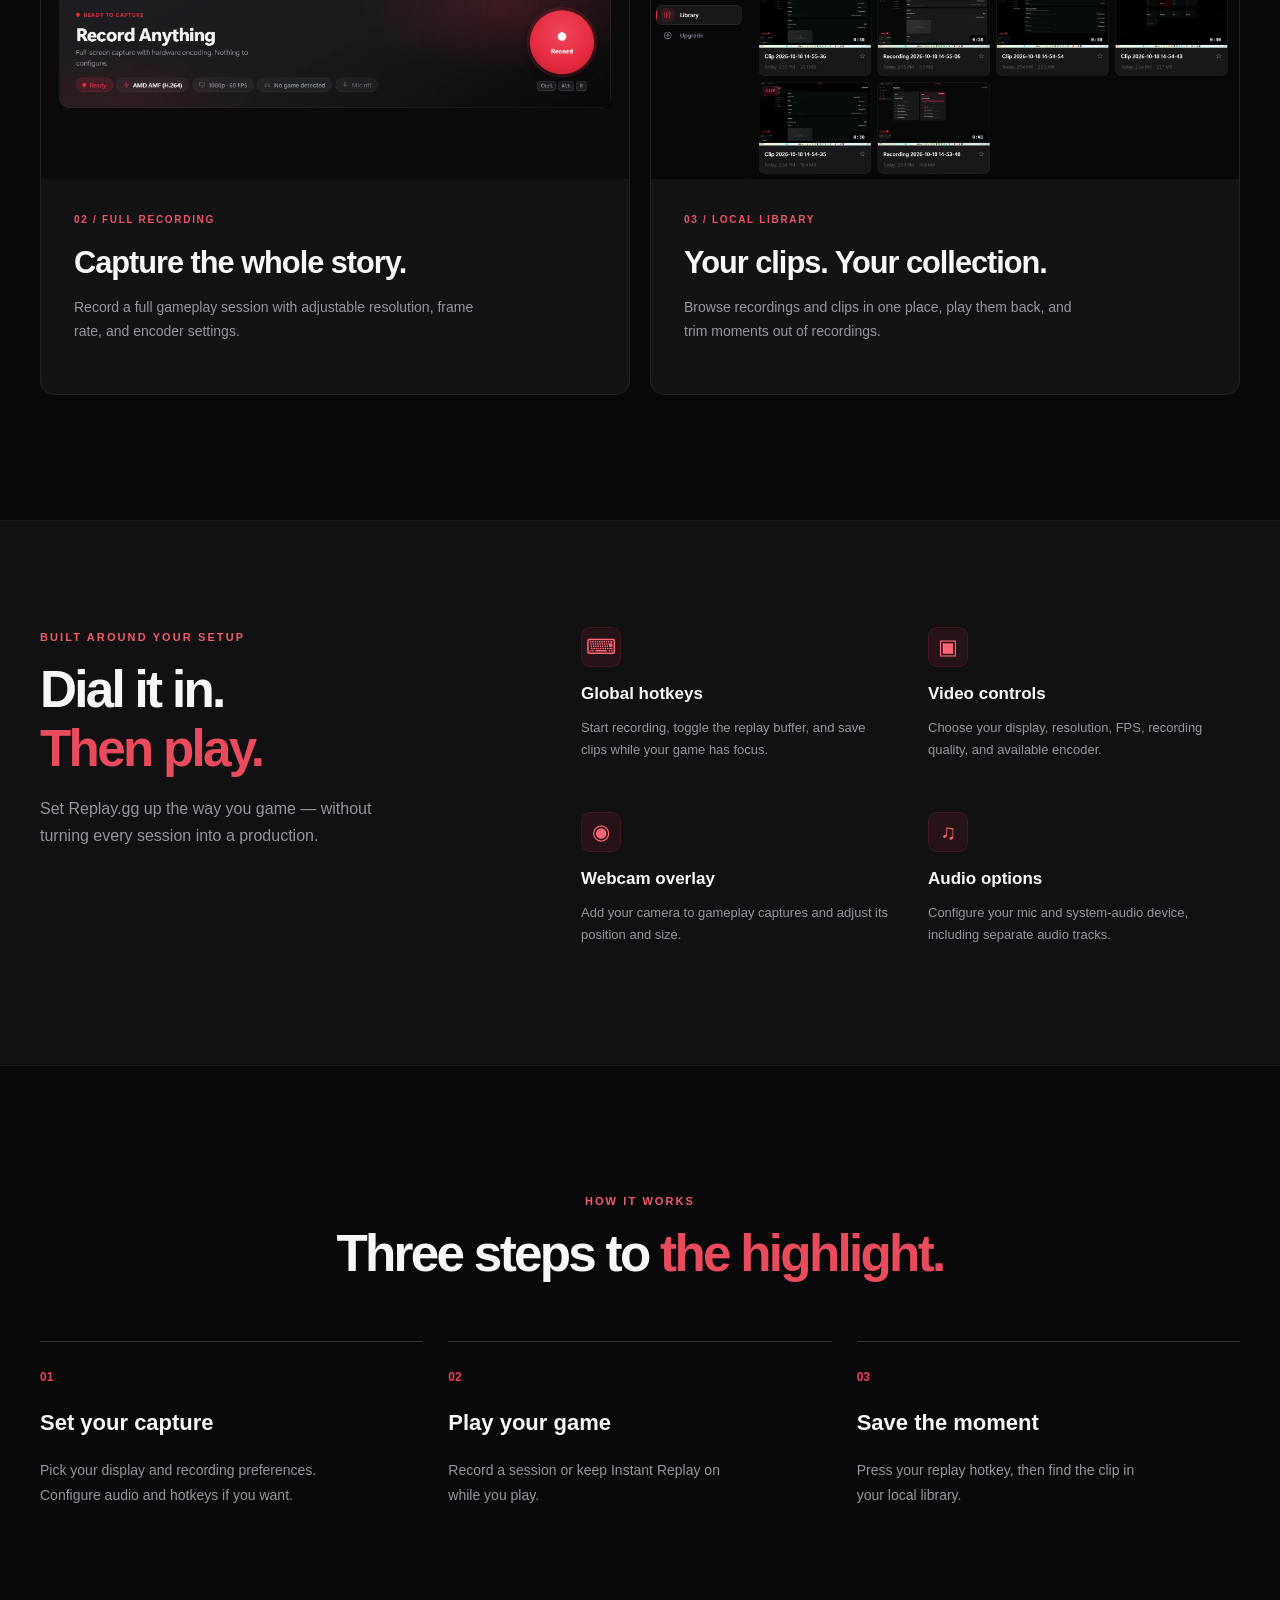
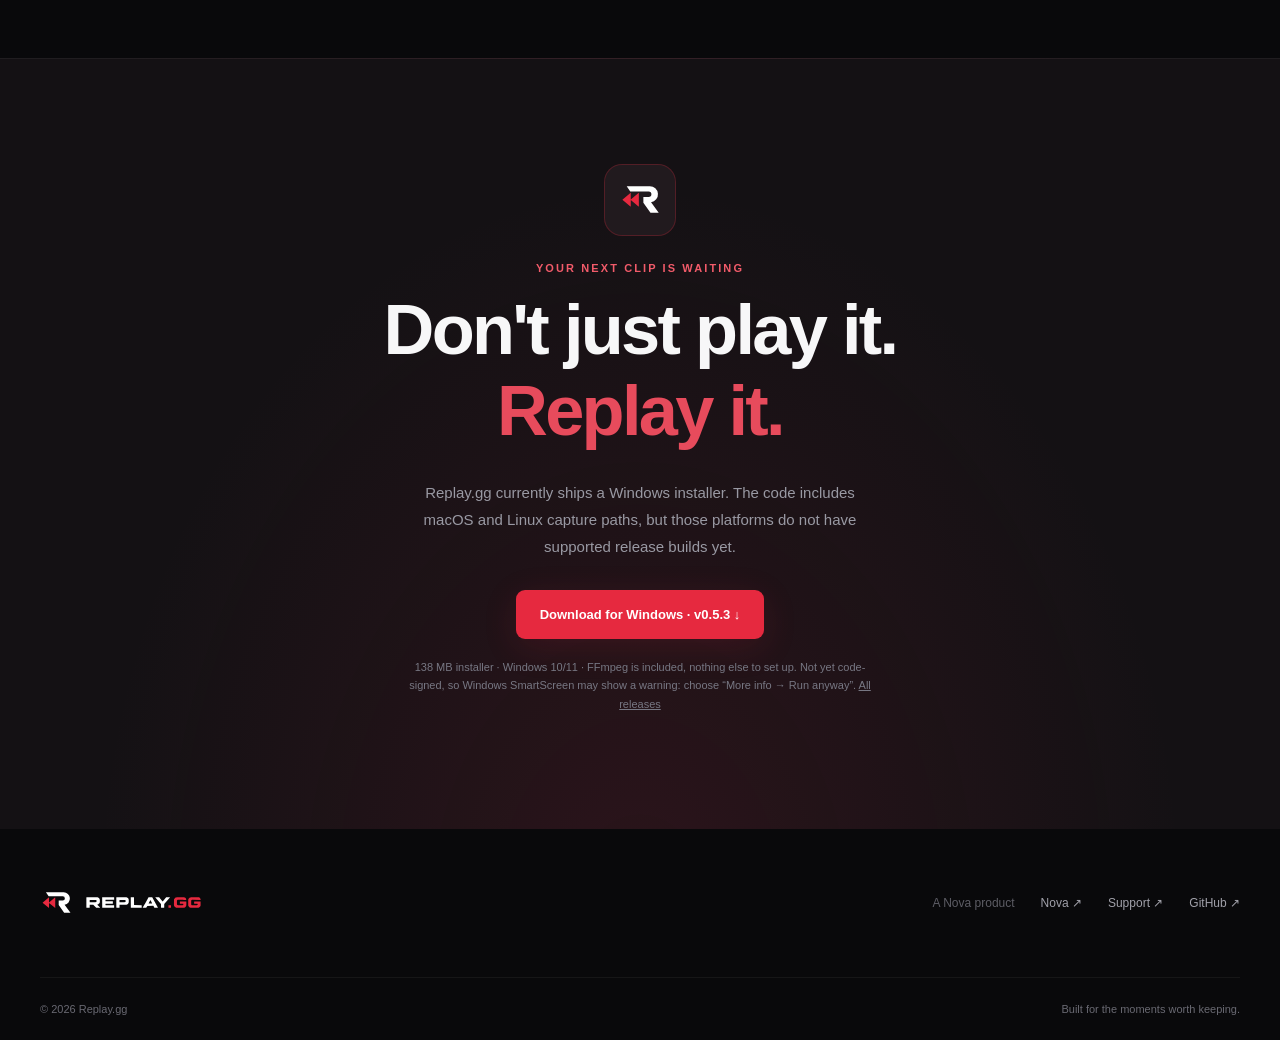
==== commit ae0cbf3e: "Site: download v0.5.3 Co-Authored-By: Claude Sonnet 5.5 <noreply@anthropic.com>" ====
--- a/index.html
+++ b/index.html
@@ -2,10 +2,10 @@
 <html lang="en"><head><meta charset="UTF-8"/><meta name="viewport" content="width=device-width,initial-scale=1"/><meta name="theme-color" content="#09090b"/><meta name="description" content="Replay.gg records the entire session or saves the moment you wish you caught. Instant replay, gameplay recording, and a local clips library for Windows."/><title>Replay.gg — Never miss the moment</title><link rel="icon" href="./assets/replay-gg-icon-256.png"/><link rel="stylesheet" href="./styles.css"/></head>
 <body>
 <header class="nav"><div class="wrap nav-inner"><a class="brand" href="#top" aria-label="Replay.gg home"><span class="brand-lockup"><img class="brand-mark" src="./assets/replay-gg-mark.svg" alt=""/><img class="brand-wordmark" src="./assets/replay-gg-wordmark.svg" alt="Replay.gg"/></span></a><nav class="nav-links" aria-label="Main navigation"><a href="#features">Features</a><a href="#how-it-works">How it works</a><a href="#download">Download</a></nav><a class="nav-button" href="#download">Get Replay.gg <span>↓</span></a><button class="menu" aria-label="Toggle menu" aria-expanded="false">☰</button></div></header>
-<main id="top"><section class="hero wrap"><div class="hero-copy"><div class="eyebrow"><span class="live-dot"></span> MADE FOR THE MOMENTS THAT MATTER</div><h1>Play the game.<br/><span>Keep the moment.</span></h1><p class="lede">One more round. One impossible shot. That clip everyone needs to see. Replay.gg lets you record full sessions or save the last few seconds without missing a beat.</p><div class="hero-actions"><a class="button primary" href="https://github.com/17sh8dy/Replay.GG/releases/download/v0.5.2/Replay.gg-0.5.2-setup.exe" rel="noopener noreferrer">Download for Windows <span>↓</span></a><a class="button secondary" href="#features">Explore features <span>↓</span></a></div><div class="hero-foot"><span>● Windows release available</span><span>● Clips stored locally</span><span>● You stay in control</span></div></div><div class="hero-visual"><div class="visual-glow"></div><img class="app-shot" src="./assets/app-home.webp" width="2160" height="1350" alt="The Replay.gg Home screen showing the Record button, capture status, and Instant Replay buffer" fetchpriority="high"/><span class="mock-caption">Replay.gg for Windows</span></div></section>
+<main id="top"><section class="hero wrap"><div class="hero-copy"><div class="eyebrow"><span class="live-dot"></span> MADE FOR THE MOMENTS THAT MATTER</div><h1>Play the game.<br/><span>Keep the moment.</span></h1><p class="lede">One more round. One impossible shot. That clip everyone needs to see. Replay.gg lets you record full sessions or save the last few seconds without missing a beat.</p><div class="hero-actions"><a class="button primary" href="https://github.com/17sh8dy/Replay.GG/releases/download/v0.5.3/Replay.gg-0.5.3-setup.exe" rel="noopener noreferrer">Download for Windows <span>↓</span></a><a class="button secondary" href="#features">Explore features <span>↓</span></a></div><div class="hero-foot"><span>● Windows release available</span><span>● Clips stored locally</span><span>● You stay in control</span></div></div><div class="hero-visual"><div class="visual-glow"></div><img class="app-shot" src="./assets/app-home.webp" width="2160" height="1350" alt="The Replay.gg Home screen showing the Record button, capture status, and Instant Replay buffer" fetchpriority="high"/><span class="mock-caption">Replay.gg for Windows</span></div></section>
 <section class="ticker"><div class="wrap ticker-inner"><span>RECORD YOUR RUNS</span><b>✳</b><span>REPLAY YOUR HIGHLIGHTS</span><b>✳</b><span>KEEP EVERY MOMENT</span><b>✳</b><span>PLAY ON</span></div></section>
 <section id="features" class="section wrap"><div class="section-head"><div><span class="kicker">THE TOOLKIT</span><h2>Everything you need.<br/><em>Nothing in your way.</em></h2></div><p>Stay focused on the game. Replay.gg handles the capturing, organizing, and replaying.</p></div><div class="features"><article class="feature big"><div class="feature-art art-replay has-shot"><img src="./assets/card-instant-replay.webp" width="647" height="387" alt="The Instant Replay card in Replay.gg: buffer status and a Save last 30s button" loading="lazy"/></div><div class="feature-text"><span class="feature-number">01 / INSTANT REPLAY</span><h3>Didn't hit record?<br/>Still got the clip.</h3><p>Keep a rolling replay buffer running and save what just happened with a hotkey.</p></div></article><article class="feature"><div class="feature-art art-record has-shot"><img src="./assets/card-record.webp" width="1707" height="357" alt="The Replay.gg record panel with the Record button and capture settings" loading="lazy"/></div><div class="feature-text"><span class="feature-number">02 / FULL RECORDING</span><h3>Capture the whole story.</h3><p>Record a full gameplay session with adjustable resolution, frame rate, and encoder settings.</p></div></article><article class="feature"><div class="feature-art art-library has-shot"><img src="./assets/app-library.webp" width="2160" height="1350" alt="The Replay.gg Library with saved clips and recordings" loading="lazy"/></div><div class="feature-text"><span class="feature-number">03 / LOCAL LIBRARY</span><h3>Your clips. Your collection.</h3><p>Browse recordings and clips in one place, play them back, and trim moments out of recordings.</p></div></article></div></section>
 <section class="details"><div class="wrap details-inner"><div><span class="kicker">BUILT AROUND YOUR SETUP</span><h2>Dial it in.<br/><em>Then play.</em></h2><p>Set Replay.gg up the way you game — without turning every session into a production.</p></div><div class="detail-grid"><article><span>⌨</span><h3>Global hotkeys</h3><p>Start recording, toggle the replay buffer, and save clips while your game has focus.</p></article><article><span>▣</span><h3>Video controls</h3><p>Choose your display, resolution, FPS, recording quality, and available encoder.</p></article><article><span>◉</span><h3>Webcam overlay</h3><p>Add your camera to gameplay captures and adjust its position and size.</p></article><article><span>♫</span><h3>Audio options</h3><p>Configure your mic and system-audio device, including separate audio tracks.</p></article></div></div></section>
 <section id="how-it-works" class="section wrap how"><div class="centered"><span class="kicker">HOW IT WORKS</span><h2>Three steps to <em>the highlight.</em></h2></div><div class="steps"><div><span class="step-num">01</span><h3>Set your capture</h3><p>Pick your display and recording preferences. Configure audio and hotkeys if you want.</p></div><div><span class="step-num">02</span><h3>Play your game</h3><p>Record a session or keep Instant Replay on while you play.</p></div><div><span class="step-num">03</span><h3>Save the moment</h3><p>Press your replay hotkey, then find the clip in your local library.</p></div></div></section>
-<section id="download" class="download"><div class="wrap download-inner"><div class="download-icon"><img src="./assets/replay-gg-mark.svg" alt=""/></div><span class="kicker">YOUR NEXT CLIP IS WAITING</span><h2>Don't just play it.<br/><em>Replay it.</em></h2><p>Replay.gg currently ships a Windows installer. The code includes macOS and Linux capture paths, but those platforms do not have supported release builds yet.</p><a class="button primary" href="https://github.com/17sh8dy/Replay.GG/releases/download/v0.5.2/Replay.gg-0.5.2-setup.exe" rel="noopener noreferrer">Download for Windows · v0.5.2 ↓</a><small>138 MB installer · Windows 10/11 · FFmpeg is included, nothing else to set up. Not yet code-signed, so Windows SmartScreen may show a warning: choose “More info → Run anyway”. <a href="https://github.com/17sh8dy/Replay.GG/releases" target="_blank" rel="noopener noreferrer"><u>All releases</u></a></small></div></section></main>
+<section id="download" class="download"><div class="wrap download-inner"><div class="download-icon"><img src="./assets/replay-gg-mark.svg" alt=""/></div><span class="kicker">YOUR NEXT CLIP IS WAITING</span><h2>Don't just play it.<br/><em>Replay it.</em></h2><p>Replay.gg currently ships a Windows installer. The code includes macOS and Linux capture paths, but those platforms do not have supported release builds yet.</p><a class="button primary" href="https://github.com/17sh8dy/Replay.GG/releases/download/v0.5.3/Replay.gg-0.5.3-setup.exe" rel="noopener noreferrer">Download for Windows · v0.5.3 ↓</a><small>138 MB installer · Windows 10/11 · FFmpeg is included, nothing else to set up. Not yet code-signed, so Windows SmartScreen may show a warning: choose “More info → Run anyway”. <a href="https://github.com/17sh8dy/Replay.GG/releases" target="_blank" rel="noopener noreferrer"><u>All releases</u></a></small></div></section></main>
 <footer><div class="wrap footer-inner"><a href="#top"><span class="brand-lockup"><img class="brand-mark" src="./assets/replay-gg-mark.svg" alt=""/><img class="brand-wordmark" src="./assets/replay-gg-wordmark.svg" alt="Replay.gg"/></span></a><div><span>A Nova product</span><a href="https://nova-780.pages.dev/" target="_blank" rel="noopener noreferrer">Nova ↗</a><a href="https://nova-help.shadylabs.workers.dev/" target="_blank" rel="noopener noreferrer">Support ↗</a><a href="https://github.com/17sh8dy/Replay.GG" target="_blank" rel="noopener noreferrer">GitHub ↗</a></div></div><div class="wrap footer-bottom"><span>© 2026 Replay.gg</span><span>Built for the moments worth keeping.</span></div></footer><script src="./script.js"></script></body></html>
